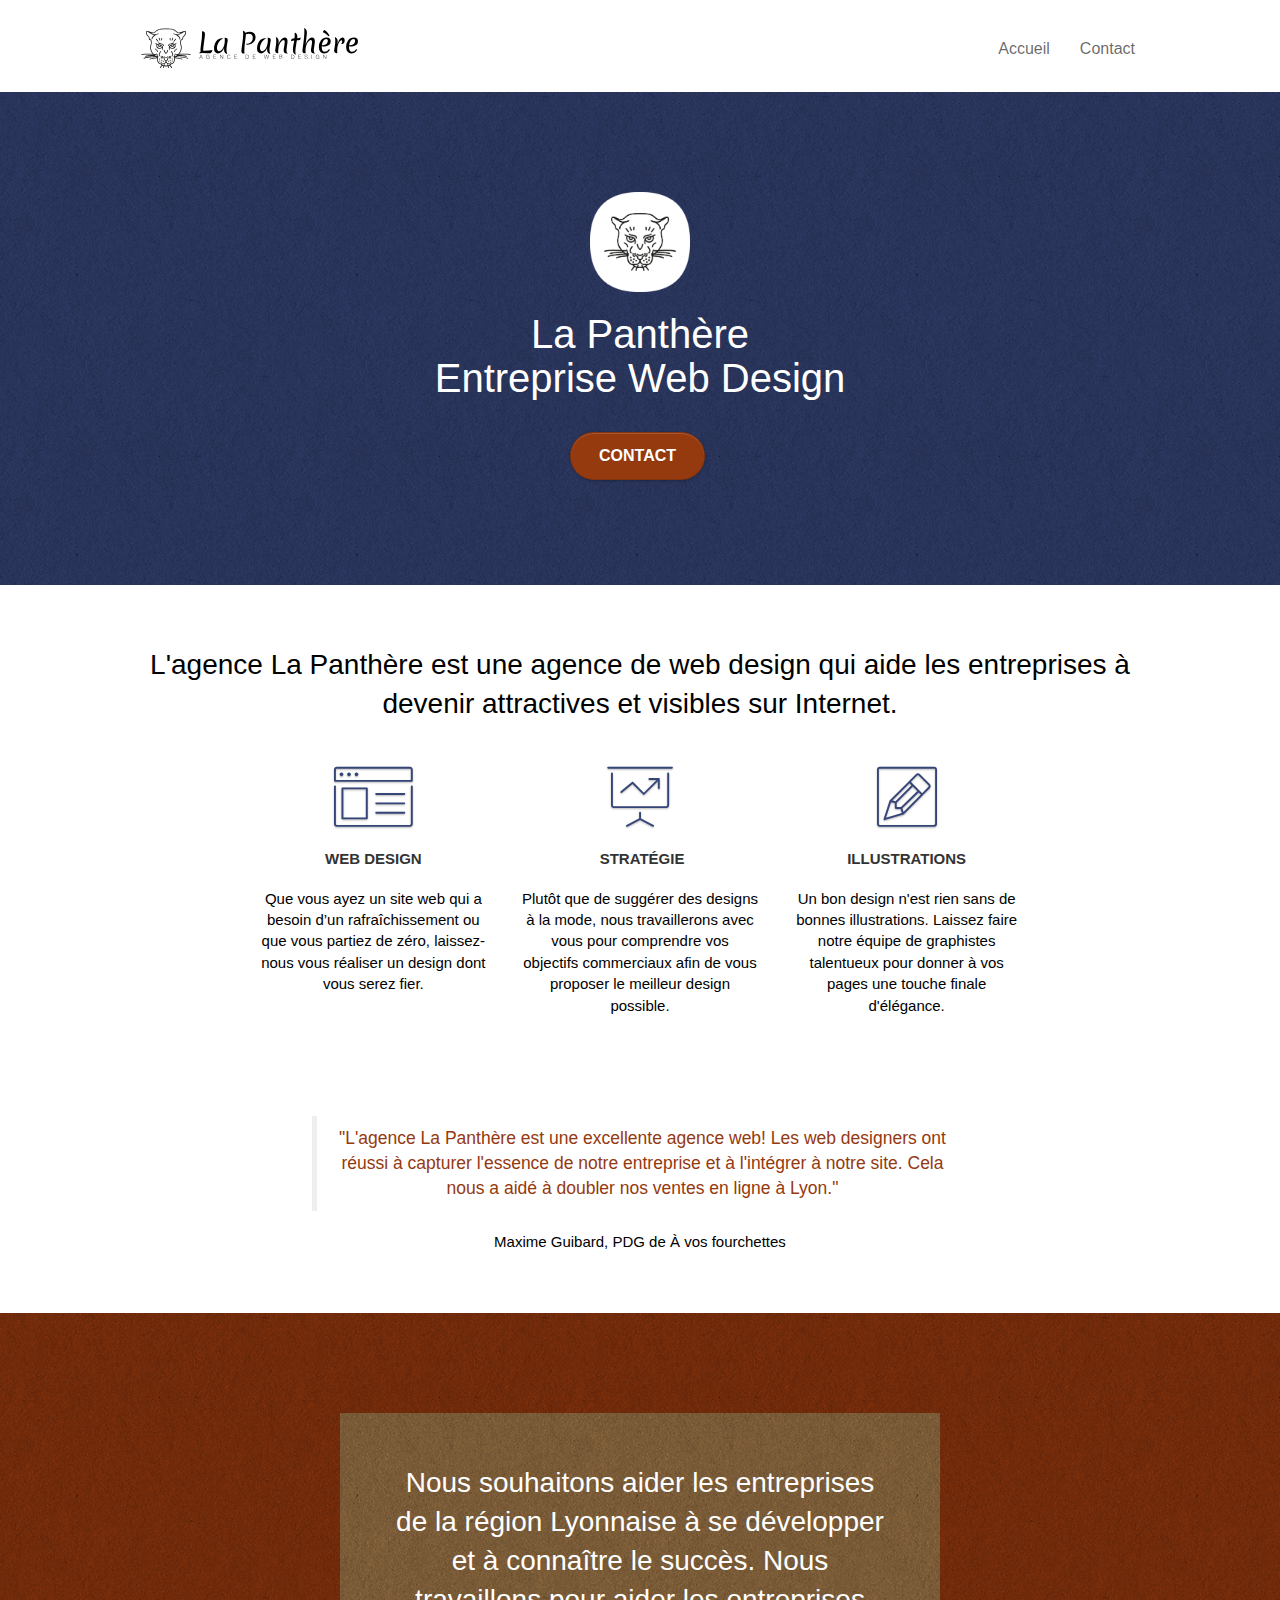
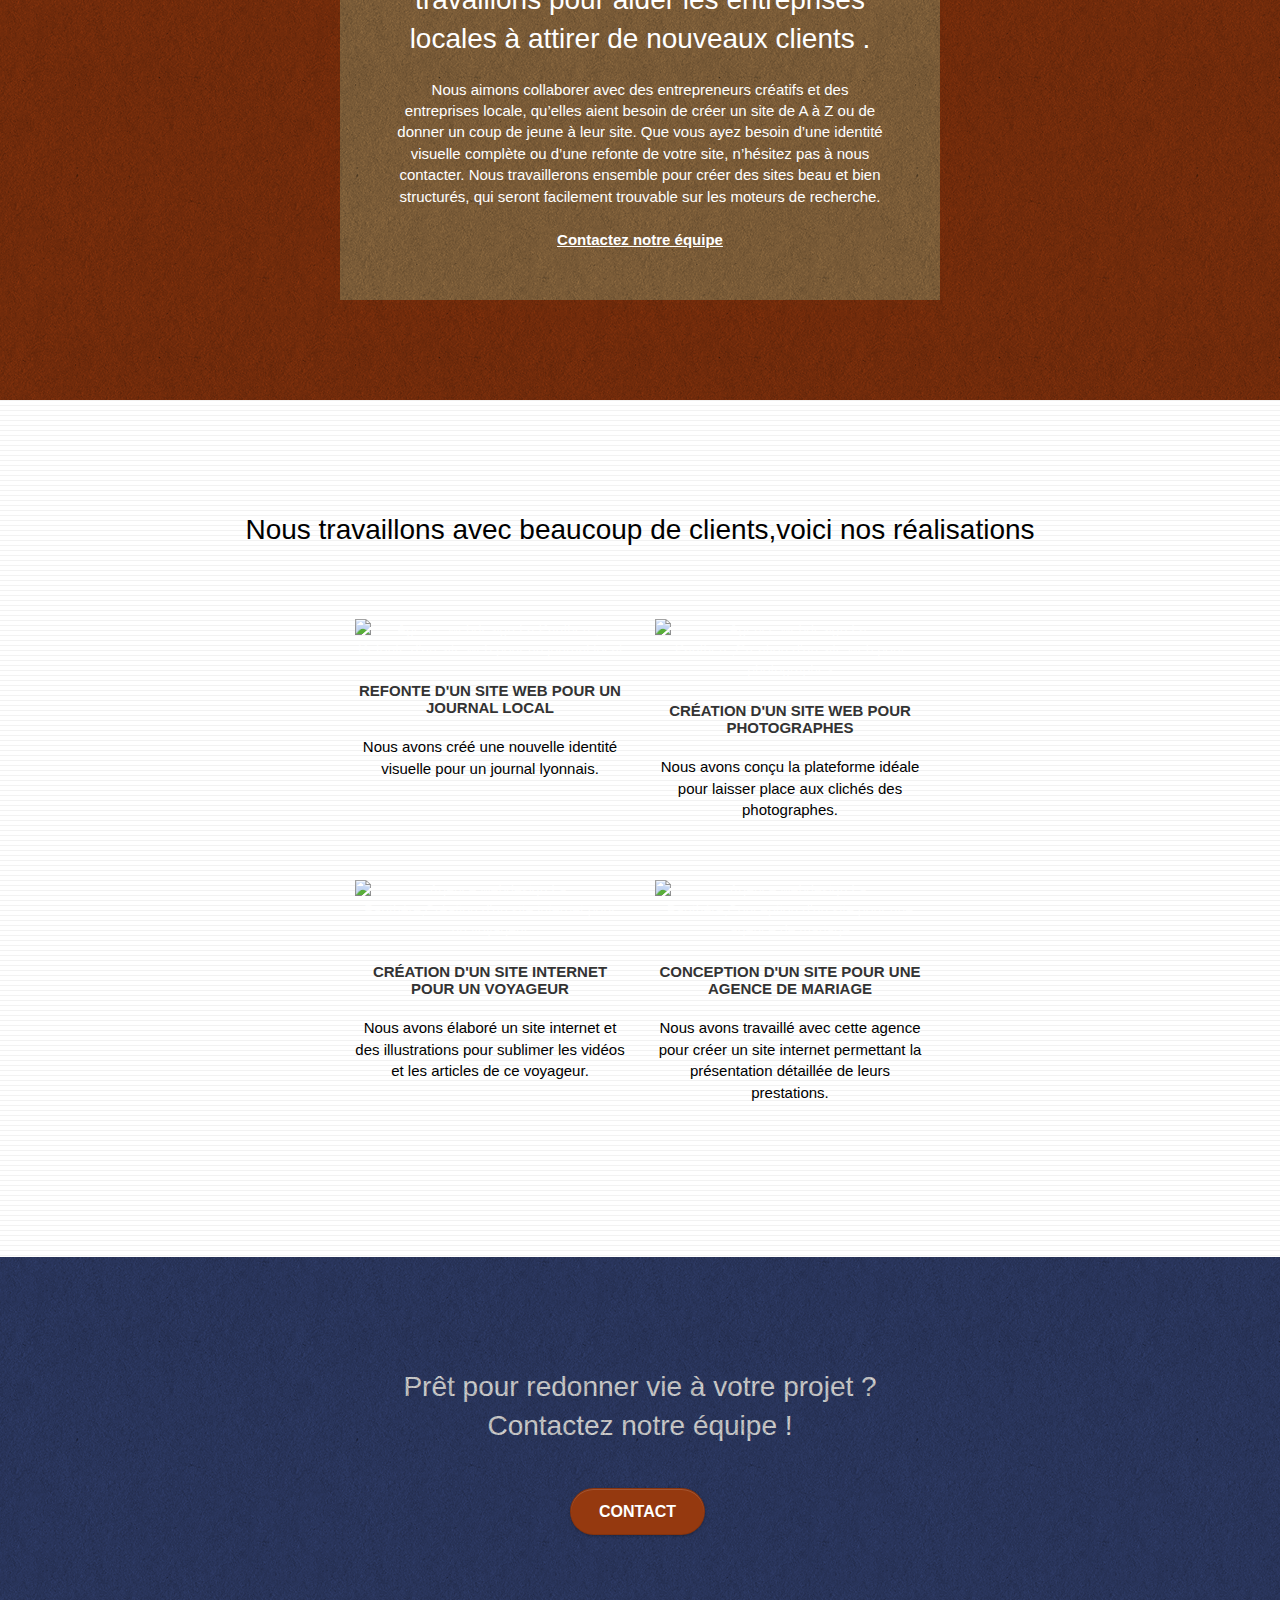
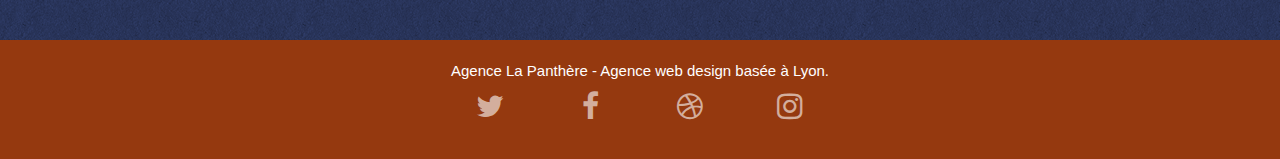
==== index.html @ 52d1dee2 "update" ====
<!doctype html>
<!--
	<html lang="Default">
-->
<html lang="fr-fr">
<head>
    <meta charset="utf-8">
	<!-- +accessibilité-->
	<meta http-equiv="X-UA-Compatible" content="IE=edge">
	<!--modifier les mots clès-->
	<meta name="keywords" content="La Panthère,Entreprise web desgin à Lyon,webdesigner Lyon,ui designer,ux designer, agence web,agence design,création de site web">
	
    <!--Ajouter content description-->
    <meta name="description" content="L'agence La Panthère est une agence de web design à Lyon qui aide les entreprises à devenir attractives et visibles sur Internet.Découvrez nos service: Web design, Stratégie et illustrations">

    <meta name="viewport" content="width=device-width, initial-scale=1.0, viewport-fit=cover">
    <link rel="shortcut icon" type="image/jpg" href="favicon.jpg">
    <link rel="stylesheet" type="text/css" href="./css/bootstrap.css">
	<link rel="stylesheet" type="text/css" href="style.css">
	<link rel="stylesheet" type="text/css" href="./css/font-awesome.css">
	<link rel="stylesheet" type="text/css" href="./css/et-line.css">
	
	
	<!--
		Google tag (gtag.js)
		<script async src="https://www.googletagmanager.com/gtag/js?id=G-KEFS0E8CJG"></script>
		<script>
  		window.dataLayer = window.dataLayer || [];
  		function gtag(){dataLayer.push(arguments);}
  		gtag('js', new Date());

  		gtag('config', 'G-KEFS0E8CJG');
	</script>
	-->
	
	<script src="./js/jquery-2.1.0.js"></script>
	<script src="./js/bootstrap.js"></script>
	<script src="./js/blocs.js"></script>
	<script src="./js/jquery.touchSwipe.js" defer></script>
	<script src="./js/gmaps.js"></script>
	<!--Ajouter contenu title-->
    <title>La Panthère-Entreprise web design à Lyon-Acceuil</title>
	<!--Ajouter meta robots-->
	<meta name="robots" content="index,follow">
	<meta name="googlebot" content="index,follow">
	
<!-- Analytics -->
 
<!-- Analytics END -->
    
</head>
	<body>
	<!-- Principal conteneur -->
		<main class="page-container">
    
		<!-- bloc-0 -->
			
			<header class="bloc bgc-white l-bloc " id="bloc-0">
				<div class="container bloc-sm">
					<nav class="navbar row">
						<div class="navbar-header">
							
							<a class="navbar-brand" href="index.html">
								<img src="./img/agence-la-panthere-monochrome.svg" alt="logo Agence La Panthère, meilleure entreprise web design à Lyon">
							</a>
							<button id="nav-toggle" type="button" class="ui-navbar-toggle navbar-toggle" data-toggle="collapse" data-target=".navbar-1">
								<span class="sr-only">Toggle navigation</span><span class="icon-bar"></span><span class="icon-bar"></span><span class="icon-bar"></span>
							</button>
						</div>
						<div class="collapse navbar-collapse navbar-1 special-dropdown-nav">
							<ul class="site-navigation nav navbar-nav">
								<li>
								<a href="./index.html">Accueil</a>
								</li>
								<!--change page2 -> Contact-->
								<li>
									<a href="contact.html">Contact</a>
								</li>
							</ul>
						</div>
					</nav>
				</div>
			</header>
<!-- bloc-0 END -->

<!-- bloc-1-presentation -->
			<!--div passer à section-->
			<section class="bloc bgc-dark-slate-blue bg-banniere d-bloc bg-t-edge bloc-bg-texture texture-paper b-parallax" id="bloc-1-hero">
				<div class="container bloc-lg">
					<div class="row tight-width-whitespace">
						<div class="col-sm-12">
							
							<img src="img/logo.webp" class="center-block image-resize-mode" width="100" alt="Agence La Panthère, Entreprise web design à Lyon, création logo à Lyon">
							
							<h1 class="text-center hero-bloc-text tc-white ">
								La Panthère<br> Entreprise Web Design 
							</h1>
							<div class="text-center">
								
								<a href="./contact.html" class="btn btn-lg btn-clean btn-rd cta-hero btn-atomic-tangerine" id="cta-hero">Contact</a>
							</div>
						</div>
					</div>
				</div>
			</section>
<!-- bloc-1-presentation END -->

<!-- bloc-2-services -->
			<section class="bloc bgc-white l-bloc" id="bloc-2-services">
				<div class="container bloc-md">
					<div class="row">
						<div class="col-sm-12 text-center">
							
							<h2 class="mg-md text-center">
								L'agence La Panthère est une agence de web design qui aide les entreprises à devenir attractives et visibles sur Internet.
							</h2>
						</div>
					</div>
					<div class="row voffset-lg med-width-whitespace">
						<div class="col-sm-4">
							<div class="text-center">
								<span class="et-icon-browser sm-shadow icon-dark-slate-blue icons icon-lg"></span>
							</div>
								<h3 class="mg-md text-center">
								Web design
								</h3>
								<p class="text-center ">
								Que vous ayez un site web qui a besoin d&rsquo;un rafraîchissement ou que vous partiez de zéro, laissez-nous vous réaliser un design dont vous serez fier.
								</p>
							</div>
							<div class="col-sm-4">
								<div class="text-center">
									<span class="et-icon-presentation sm-shadow icon-dark-slate-blue icons icon-lg"></span>
								</div>
								<h3 class="mg-md text-center">
									&nbsp;Stratégie
								</h3>
								<p class="text-center ">
									Plutôt que de suggérer des designs à la mode, nous travaillerons avec vous pour comprendre vos objectifs commerciaux afin de vous proposer le meilleur design possible.<br>
								</p>
							</div>
								<div class="col-sm-4">
								<div class="text-center">
									<span class="et-icon-edit sm-shadow icon-dark-slate-blue icons icon-lg"></span>
								</div>
									<h3 class="mg-md text-center">
									Illustrations
									</h3>
									<p class="text-center ">
										Un bon design n'est rien sans de bonnes illustrations. Laissez faire notre équipe de graphistes talentueux pour donner à vos pages une touche finale d'élégance.
									</p>
								</div>
							</div>
							<div class="row voffset-lg voffset">
								<div class="col-xs-12 col-md-8 col-md-offset-2 text-center">
									
									<blockquote class="mg-md text-center">
										"L'agence La Panthère est une excellente agence web! Les web designers ont réussi à capturer l'essence de notre entreprise et à l'intégrer à notre site. Cela nous a aidé à doubler nos ventes en ligne à Lyon."
									</blockquote>
									<p>Maxime Guibard, PDG de À vos fourchettes</p>
								</div>
							</div>
						</div>
					</section>
<!-- bloc-2-services END -->

<!-- bloc-3-what-i-do -->
					<section class="bloc tc-white bgc-atomic-tangerine bg-presentation d-bloc bloc-bg-texture texture-paper b-parallax" id="bloc-3-what-i-do">
						<div class="container bloc-lg">
							<div class="row tight-width-whitespace black-background">
								<div class="col-sm-12">
									<h2 class="mg-md text-center tc-white">
										Nous souhaitons aider les entreprises de la région Lyonnaise à se développer et à connaître le succès. Nous travaillons pour aider les entreprises locales à attirer de nouveaux clients .<br>
									</h2>
									<p class="text-center white">
										Nous aimons collaborer avec des entrepreneurs créatifs et des entreprises locale, qu’elles aient besoin de créer un site de A à Z ou de donner un coup de jeune à leur site. Que vous ayez besoin d’une identité visuelle complète ou d’une refonte de votre site, n’hésitez pas à nous contacter. Nous travaillerons ensemble pour créer des sites beau et bien structurés, qui seront facilement trouvable sur les moteurs de recherche. <br><br>
										<a class="ltc-white bold-link" href="contact.html">Contactez notre équipe</a><br>
									</p>
								</div>
							</div>
						</div>
					</section>
<!-- bloc-3-what-i-do END -->

<!-- bloc-4-portfolio -->
<section class="bloc bgc-white bg-lines-h2-bg bg-repeat l-bloc" id="bloc-4-portfolio">
	<div class="container bloc-lg">
		<div class="row">
			<div class="col-sm-12 text-center">
				
				<h2 class="mg-md text-center">
					Nous travaillons avec beaucoup de clients,voici nos réalisations
				</h2>
			</div>
		</div>
		<div class="row tight-width-whitespace portfolio-row">
			<div class="col-sm-6">
				<a href="#" data-lightbox="img/1.webp" data-gallery-id="gallery-1" data-caption="L'agence La Panthère, entreprise web design à Lyon, refonte d'un site web pour un journal local" data-frame="snapshot-lb"><img src="img/1.webp" alt="Agence webdesign La Panthère, Refonte d'un site web pour un journal local" class="img-responsive portfolio-thumb"></a>
				<h3 class="mg-md text-center">
					Refonte d'un site web pour un journal local
				</h3>
				<p class="text-center">
					Nous avons créé une nouvelle identité visuelle pour un journal lyonnais.
				</p>
			</div>
			<div class="col-sm-6">
				<a href="#" data-lightbox="img/2.webp" data-gallery-id="gallery-1" data-caption="L'agence La Panthère, entreprise web design à Lyon, création d'un site web pour photographes" data-frame="snapshot-lb"><img src="img/2.webp" class="img-responsive portfolio-thumb" alt="Agence webdesign La Panthère,Création d'un site web pour photographes" ></a>
				<h3 class="mg-md text-center">
					Création d'un site web pour photographes
				</h3>
				<p class="text-center">
					Nous avons conçu la plateforme idéale pour laisser place aux clichés des photographes.
				</p>
			</div>
		</div>
		<div class="row tight-width-whitespace portfolio-row">
			<div class="col-sm-6">
				<a href="#" data-lightbox="img/3.webp" data-gallery-id="gallery-1" data-caption="L'agence La Panthère, entreprise web design à Lyon,création d'un site internet pour un voyageur" data-frame="snapshot-lb">
					<img src="img/3.webp" class="img-responsive portfolio-thumb" alt="Agence webdesign La Panthère,Création d'un site internet pour un voyageur"></a>
				<h3 class="mg-md text-center">
					Création d'un site internet pour un voyageur
				</h3>
				<p class="text-center">
					Nous avons élaboré un site internet et des illustrations pour sublimer les vidéos et les articles de ce voyageur.
				</p>
			</div>
			<div class="col-sm-6">
				<a href="#" data-lightbox="img/4.webp" data-gallery-id="gallery-1" data-caption="L'agence La Panthère, entreprise web design à Lyon, conception d'un site pour une agence de mariage" data-frame="snapshot-lb">
					<img src="img/4.webp" class="img-responsive portfolio-thumb" alt="Agence webdesign La Panthère,Conception d'un site pour une agence de mariage" >
				</a>
				<h3 class="mg-md text-center">
					Conception d'un site pour une agence de mariage
				</h3>
				<p class="text-center">
					Nous avons travaillé avec cette agence pour créer un site internet permettant la présentation détaillée de leurs prestations.
				</p>
			</div>
		</div>
	</div>
</section>
<!-- bloc-4-portfolio END -->

<!-- bloc-5-cta -->
<div class="bloc bgc-dark-slate-blue bg-banniere d-bloc bloc-bg-texture texture-paper" id="bloc-5-cta">
	<div class="container bloc-lg">
		<div class="row">
			<h2 class="mg-md text-center tc-white">
				Prêt pour redonner vie à votre projet ?<br>Contactez notre équipe !
			</h2>
			<div class="col-sm-12 text-center">
				<a href="./contact.html" class="btn btn-atomic-tangerine btn-clean btn-rd btn-lg cta-hero">Contact</a>
			</div>
		</div>
	</div>
</div>
<!-- bloc-5-cta END -->

<!-- ScrollToTop Button -->
<a class="bloc-button btn btn-d scrollToTop" onclick="scrollToTarget('1')"><span class="fa fa-chevron-up"></span></a>
<!-- ScrollToTop Button END-->

<!-- Footer - bloc-8 -->
<footer class="bloc bgc-atomic-tangerine d-bloc" id="bloc-8">
	<div class="container bloc-sm">
		<div class="row">
			<div class="col-sm-12">
				<p class="text-center white">
					Agence La Panthère - Agence web design basée à Lyon.<br>
				</p>
				<div class="row row-no-gutters boxsocial">
					<div class="col-sm-3 containersocial">
						<div class="text-center">
							<a class="social" href="http://twitter.com" target="_blank" aria-label="first link">
								<i class="fa fa-twitter icon-md"></i>
							</a>
						</div>
					</div>
					<div class="col-sm-3 containersocial" >
						<div class="text-center">
							<a class="social" href="http://facebook.com" target="_blank" aria-label="second link"><i class="fa fa-facebook icon-md"></i></a>
						</div>
					</div>
					<div class="col-sm-3 containersocial">
						<div class="text-center">
							<a class="social" href="http://dribbble.com" target="_blank" aria-label="third link"><i class="fa fa-dribbble icon-md"></i></a>
						</div>
					</div>
					<div class="col-sm-3 containersocial">
						<div class="text-center">
							<a class="social" href="http://instagram.com" target="_blank" aria-label="forth link"><i class="fa fa-instagram icon-md"></i></a>
						</div>
					</div>
					<!--
					<div class="keywords" style="color:#F3976C;">Agence web à paris, stratégie web, web design, illustrations, design de site web, site web, web, internet, site internet, site</div>
					-->
					
				</div>
				<!--
				<div class="row">
					<div class="col-sm-4">
						Tendances
							<ul class="footer__ul">
								<li><a href="https://pollenlondon.com/" target="_blank"  rel="nofollow">Pollen</a></li>
								<li><a href="https://landing.adobe.com/" target="_blank"  rel="nofollow">Adobe</a></li>
								<li><a href="https://madebyritual.com/" target="_blank"  rel="nofollow">made by ritual</a></li>
								<li><a href="http://www.melroseandmcqueen.com/" target="_blank"  rel="nofollow">melrose and mcqueen</a></li>
							</ul>		
					</div>
					<div class="col-sm-4">
						Annuaires liste
						<ul class="footer__ul">
							<li><a href="https://www.lannuairedigital.fr/" target="_blank"  rel="nofollow">l'annuaire digital</a></li>
							<li><a href="https://www.mon-expert-digital.com/" target="_blank"  rel="nofollow">mon expert digital</a></li>
							<li><a href="https://fr.bepub.com/" target="_blank"  rel="nofollow">bepub.com</a></li>
							<li><a href="https://www.pagesjaunes.fr/" target="_blank">pagesjaunes</a></li>
														
						</ul>
					</div>
					<div class="col-sm-4">
						Partenaires
						<ul class="footer__ul">
							<li><a href="https://www.digital-initiative.com/" target="_blank"  rel="nofollow">Digital initiative</a></li>
							<li><a href="https://www.webdesign-inspiration.com/" target="_blank"  rel="nofollow">Webdesign inspiration</a></li>
							<li><a href="https://graphiste.com/" target="_blank"  rel="nofollow">graphiste.com</a></li>
							<li><a href="https://www.lafabriquedunet.fr/" target="_blank" mrel="nofollow">lafabriquedunet.fr</a></li>
														
						</ul>
					</div>
				</div>-->
			</div>
		</div>
	</div>
</footer>
<!-- Footer - bloc-8 END -->

</main>
<!-- Principal conteneur END -->
    

</body>
</html>
---- style.css ----
body {
    width: 100;
    margin: auto;
    margin: 0;
    padding: 0;
    background: #FFF;
    overflow-x: hidden;
    -webkit-font-smoothing: antialiased;
    -moz-osx-font-smoothing: grayscale;
}

a,
button {
    transition: all .3s ease-in-out;
    outline: none!important;
}

a:hover {
    text-decoration: none;
    cursor: pointer;
}

#page-loading-blocs-notifaction {
    position: fixed;
    top: 0;
    bottom: 0;
    width: 100%;
    z-index: 100000;
    background: #FFFFFF url("img/pageload-spinner.gif") no-repeat center center;
}

.bloc {
    width: 100%;
    clear: both;
    background: 50% 50% no-repeat;
    padding: 0 50px;
    -webkit-background-size: cover;
    -moz-background-size: cover;
    -o-background-size: cover;
    background-size: cover;
    position: relative;
}

.bloc .container {
    padding-left: 0;
    padding-right: 0;
}

.bloc-lg {
    padding: 100px 50px;
}

.bloc-md {
    padding: 50px;
}

.bloc-sm {
    padding: 20px 50px;
}

.bg-center,
.bg-l-edge,
.bg-r-edge,
.bg-t-edge,
.bg-b-edge,
.bg-tl-edge,
.bg-bl-edge,
.bg-tr-edge,
.bg-br-edge,
.bg-repeat {
    -webkit-background-size: auto!important;
    -moz-background-size: auto!important;
    -o-background-size: auto!important;
    background-size: auto!important;
}

.bg-repeat {
    background: repeat;
}

.bg-t-edge {
    background: top no-repeat;
}

.bloc-bg-texture::before {
    content: "";
    background-size: 2px 2px;
    position: absolute;
    top: 0;
    bottom: 0;
    left: 0;
    right: 0;
    
}

.texture-paper::before {
    background: url("img/texture-paper.webp");
    background-size: 280px 280px;
}

.b-parallax {
    background-attachment: fixed;
}

.d-bloc {
    color: rgba(255, 255, 255, .7);
}

.d-bloc button:hover {
    color: rgba(255, 255, 255, .9);
}

.d-bloc .icon-round,
.d-bloc .icon-square,
.d-bloc .icon-rounded,
.d-bloc .icon-semi-rounded-a,
.d-bloc .icon-semi-rounded-b {
    border-color: rgba(255, 255, 255, .9);
}

.d-bloc .divider-h span {
    border-color: rgba(255, 255, 255, .2);
}

.d-bloc .a-btn,
.d-bloc .navbar a,
.d-bloc .navbar-brand,
.d-bloc a .icon-sm,
.d-bloc a .icon-md,
.d-bloc a .icon-lg,
.d-bloc a .icon-xl,
.d-bloc h1 a,
.d-bloc h2 a,
.d-bloc h3 a,
.d-bloc h4 a,
.d-bloc h5 a,
.d-bloc h6 a,
.d-bloc p a {
    color: rgba(255, 255, 255, .6);
}

.d-bloc .a-btn:hover,
.d-bloc .navbar a:hover,
.d-bloc .navbar-brand:hover,
.d-bloc a:hover .icon-sm,
.d-bloc a:hover .icon-md,
.d-bloc a:hover .icon-lg,
.d-bloc a:hover .icon-xl,
.d-bloc h1 a:hover,
.d-bloc h2 a:hover,
.d-bloc h3 a:hover,
.d-bloc h4 a:hover,
.d-bloc h5 a:hover,
.d-bloc h6 a:hover,
.d-bloc p a:hover {
    color: rgba(255, 255, 255, 1);
}

.d-bloc .navbar-toggle .icon-bar {
    background: rgba(255, 255, 255, 1);
}

.d-bloc .btn-wire,
.d-bloc .btn-wire:hover {
    color: rgba(255, 255, 255, 1);
    border-color: rgba(255, 255, 255, 1);
}

.d-bloc .panel {
    color: rgba(0, 0, 0, .5);
}

.d-bloc .panel button:hover {
    color: rgba(0, 0, 0, .7);
}

.d-bloc .panel icon {
    border-color: rgba(0, 0, 0, .7);
}

.d-bloc .panel .divider-h span {
    border-color: rgba(0, 0, 0, .1);
}

.d-bloc .panel .a-btn {
    color: rgba(0, 0, 0, .6);
}

.d-bloc .panel .a-btn:hover {
    color: rgba(0, 0, 0, 1);
}

.d-bloc .panel .btn-wire,
.d-bloc .panel .btn-wire:hover {
    color: rgba(0, 0, 0, .7);
    border-color: rgba(0, 0, 0, .3);
}

.d-bloc .panel,
.l-bloc {
    color: #95390F;
}

.d-bloc .panel button:hover,
.l-bloc button:hover {
    color: rgba(0, 0, 0, .7);
}

.l-bloc .icon-round,
.l-bloc .icon-square,
.l-bloc .icon-rounded,
.l-bloc .icon-semi-rounded-a,
.l-bloc .icon-semi-rounded-b {
    border-color: rgba(0, 0, 0, .7);
}

.d-bloc .panel .divider-h span,
.l-bloc .divider-h span {
    border-color: rgba(0, 0, 0, .1);
}

.d-bloc .panel .a-btn,
.l-bloc .a-btn,
.l-bloc .navbar a,
.l-bloc .navbar-brand,
.l-bloc a .icon-sm,
.l-bloc a .icon-md,
.l-bloc a .icon-lg,
.l-bloc a .icon-xl,
.l-bloc h1 a,
.l-bloc h2 a,
.l-bloc h3 a,
.l-bloc h4 a,
.l-bloc h5 a,
.l-bloc h6 a,
.l-bloc p a {
    color: rgba(0, 0, 0, .6);
}

.d-bloc .panel .a-btn:hover,
.l-bloc .a-btn:hover,
.l-bloc .navbar a:hover,
.l-bloc .navbar-brand:hover,
.l-bloc a:hover .icon-sm,
.l-bloc a:hover .icon-md,
.l-bloc a:hover .icon-lg,
.l-bloc a:hover .icon-xl,
.l-bloc h1 a:hover,
.l-bloc h2 a:hover,
.l-bloc h3 a:hover,
.l-bloc h4 a:hover,
.l-bloc h5 a:hover,
.l-bloc h6 a:hover,
.l-bloc p a:hover {
    color: rgba(0, 0, 0, 1);
}

.l-bloc .navbar-toggle .icon-bar {
    color: rgba(0, 0, 0, .6);
}

.d-bloc .panel .btn-wire,
.d-bloc .panel .btn-wire:hover,
.l-bloc .btn-wire,
.l-bloc .btn-wire:hover {
    color: rgba(0, 0, 0, .7);
    border-color: rgba(0, 0, 0, .3);
}

.voffset {
    margin-top: 30px;
}

.voffset-lg {
    margin-top: 80px;
}

.row-no-gutters {
    margin-right: 0;
    margin-left: 0;
}

.row.row-no-gutters > [class^="col-"],
.row.row-no-gutters > [class*=" col-"] {
    padding-right: 0;
    padding-left: 0;
}

#bloc-1-hero h1 {
    font-size: 4rem;
}

.navbar {
    margin-bottom: 0;
    z-index: 1;
}

.navbar-brand {
    height: auto;
    padding: 3px 15px;
    font-size: 25px;
    font-weight: normal;
    font-weight: 600;
    line-height: 44px;
}

.navbar-brand img {
    height:40px;
    max-height: 200px;
    margin: 0 5px 0 0;
    display: inline;
}

.navbar-brand img[src$=svg] {
    min-width: 100px;
}

.nav-center .navbar-brand img {
    margin: 0;
}

.navbar .nav {
    padding-top: 2px;
    margin-right: -16px;
    float: right;
    z-index: 1;
}

.nav > li {
    float: left;
    margin-top: 4px;
    font-size: 16px;
}

.navbar-nav .open .dropdown-menu > li > a {
    text-align: inherit;
}

.nav > li a:hover,
.nav > li a:focus {
    background: transparent;
}

.navbar-toggle {
    margin: 10px 10px 0 0;
    border: 0px;
}

.navbar-toggle:hover {
    background: transparent!important;
}

.navbar-toggle .icon-bar {
    background-color: rgba(0, 0, 0, .5);
    width: 26px;
}

.nav-invert .navbar .nav {
    float: left;
}

.nav-invert .navbar-header,
.nav-invert .navbar-brand {
    float: right;
    position: relative;
    z-index: 2;
}

@media (min-width: 768px) {
    .site-navigation {
        position: absolute;
        top: 50%;
        right: 20px;
        transform: translate(0, -50%);
        -webkit-transform: translateY(-50%);
    }
    .nav > li .dropdown-menu a,
    .nav > li .dropdown-menu a:hover {
        color: #484848;
    }
    .nav-invert .site-navigation {
        left: 0;
        right: 0;
    }
    .nav-center {
        text-align: center;
    }
    .nav-center .navbar-header {
        width: 100%;
    }
    .nav-center .navbar-header,
    .nav-center .navbar-brand,
    .nav-center .nav > li {
        float: none;
        display: inline-block;
    }
    .nav-center .site-navigation {
        position: relative;
        width: 100%;
        right: 0;
        margin-right: 0px;
        margin-top: 20px;
    }
    .nav-center.mini-nav .navbar-toggle {
        float: none;
        margin: 10px auto 0;
    }
}

.nav > li > .dropdown a {
    background: none!important;
    display: block;
    padding: 14px 15px;
}

nav .caret {
    margin: 0 5px;
}

.dropdown-menu .dropdown-menu {
    top: -8px;
    left: 100%;
}

.dropdown-menu .dropmenu-flow-right {
    top: 100%;
    left: 0;
    margin-left: -1px;
    border-top-left-radius: 0;
    border-top-right-radius: 0;
}

.dropdown-menu .dropdown span {
    border: 4px solid black;
    border-top-color: transparent;
    border-right-color: transparent;
    border-bottom-color: transparent;
    margin: 6px -5px 0 0!important;
    float: right;
}

.mg-md {
    margin-top: 10px;
    margin-bottom: 20px;
}

.mg-lg {
    margin-top: 10px;
    margin-bottom: 40px;
}

.btn {
    margin: 0 5px 5px 0;
}

.btn.pull-right {
    margin: 0 0 5px 5px;
}

.btn-d,
.btn-d:hover,
.btn-d:focus {
    color: #FFF;
    background: rgba(0, 0, 0, .3);
}

button {
    outline: none!important;
}

.btn-rd {
    border-radius: 40px;
}

.btn-clean {
    border: 1px solid rgba(0, 0, 0, .08);
    border-bottom-color: rgba(0, 0, 0, .1);
    text-shadow: 0 1px 0 rgba(0, 0, 1, .1);
    box-shadow: 0 1px 3px rgba(0, 0, 1, .25), inset 0 1px 0 0 rgba(255, 255, 255, .15);
}

.icon-md {
    font-size: 30px!important;
}

.icon-lg {
    font-size: 60px!important;
}

.sm-shadow {
    text-shadow: 0 1px 2px rgba(0, 0, 0, .3);
}

.panel-sq,
.panel-sq .panel-heading,
.panel-sq .panel-footer {
    border-radius: 0;
}

.panel-rd {
    border-radius: 30px;
}

.panel-rd .panel-heading {
    border-radius: 29px 29px 0 0;
}

.panel-rd .panel-footer {
    border-radius: 0 0 29px 29px;
}

.form-control {
    border-color: rgba(0, 0, 0, .1);
    box-shadow: none;
}

.scrollToTop {
    width: 40px;
    height: 40px;
    position: fixed;
    bottom: 80px;
    right: 20px;
    opacity: 0;
    z-index: 500;
    transition: all .3s ease-in-out;
}

.scrollToTop span {
    margin-top: 6px;
}

.showScrollTop {
    font-size: 14px;
    opacity: 1;
}

a[data-lightbox] {
    position: relative;
    display: block;
    text-align: center;
}

a[data-lightbox]:hover::before {
    content: "+";
    font-family: "HelveticaNeue-Light", "Helvetica Neue Light", "Helvetica Neue", Helvetica, Arial;
    font-size: 32px;
    width: 50px;
    height: 50px;
    margin-left: -25px;
    border-radius: 50%;
    background: rgba(0, 0, 0, .6);
    color: #FFF;
    font-weight: 100;
    z-index: 1;
    position: absolute;
    top: 50%;
    transform: translateY(-50%);
    -webkit-transform: translateY(-50%);
}

a[data-lightbox]:hover img {
    opacity: 0.6;
    -webkit-animation-fill-mode: none;
    animation-fill-mode: none;
}

#lightbox-modal {
    display: flex;
    align-items: center;
}

#lightbox-modal .modal-dialog {
    width: 90%;
    max-width: 900px;
    margin: 0 auto 0;
}

#lightbox-modal .modal-dialog img {
    max-height: 90vh;
    margin: 0 auto;
}

.lightbox-caption {
    padding: 20px;
    color: #FFF;
    background: rgba(0, 0, 0, .5);
    position: absolute;
    left: 15px;
    right: 15px;
    bottom: 5px;
}

.close-lightbox {
    color: #FFF;
    font-size: 30px;
    position: absolute;
    top: 20px;
    right: 20px;
    z-index: 20;
    background: rgba(0, 0, 0, .5);
    border: none;
    line-height: 30px;
    padding: 0 9px 5px;
    opacity: 0.3;
}

.close-lightbox:hover,
.next-lightbox:hover,
.prev-lightbox:hover {
    opacity: 1.0;
    color: #FFF;
}

.next-lightbox,
.prev-lightbox {
    font-size: 20px;
    color: rgba(255, 255, 255, .9);
    background: rgba(0, 0, 0, .5);
    transition: all .2s ease-in-out;
    position: absolute;
    top: 45%;
    z-index: 1;
    opacity: 0.4;
}

.next-lightbox {
    padding: 6px 8px 1px 13px;
    right: 25px;
}

.prev-lightbox {
    padding: 6px 13px 1px 10px;
    left: 25px;
}

.snapshot-lb .modal-body {
    padding-bottom: 45px;
}

.snapshot-lb .lightbox-caption {
    padding: 0;
    color: rgba(0, 0, 0, .5);
    background: none;
}

h1,
h2,
h3,
h4,
h5,
h6,
p,
label,
.btn,
a {
    font-family: "helvetica";
    font-weight: 400;
    color: black;
}

.container {
    max-width: 1000px;
}

.hero-bloc-text {
    font-size: 2rem;
}

.hero-bloc-text-sub {
    font-size: 36px;
}

.statement-bloc-text {
    line-height: 26px;
    font-style: italic;
    font-size: 20px;
    text-align: center;
    font-weight: lighter;
    max-width: 520px;
    margin: auto auto auto auto;
}
/*
p {
    font-size: 11px;
}
*/
p {
    font-size: 1.5rem;
}
.tight-width-whitespace {
    max-width: 600px;
    margin: auto auto auto auto;
}

.h1 {
    font-size: 20px;
    font-family: "Open Sans";
}

.cta-hero {
    margin-top: 22px;
    color: #FFFFFF!important;
    text-transform: uppercase;
    padding: 12px 28px 12px 28px;
    font-size: 16px;
    font-weight: 700;
}
.boxsocial{
    max-width: 400px;
    margin: auto auto;
    display: flex;
    flex-direction: row;
}
.containersocial{
    width: 25%;
}
.social {
    min-height: 48px;
    display: block;
    max-width: 400px;
    margin: auto auto auto auto;
}

h2 {
    font-size: 2.8rem;
    line-height: 1.4em;
    
}

h3 {
    font-size: 15px;
    text-transform: uppercase;
    font-weight: 700;
    color: #333333!important;
}

.med-width-whitespace {
    max-width: 800px;
    margin: auto auto auto auto;
    box-shadow: 0px 0px 0px #000000;
}

h1 {
    color: #333333!important;
}

h4 {
    color: #333333!important;
}

.icons {
    margin-bottom: 14px;
    margin-top: 24px;
}

.white {
    color: #FFFFFF!important;
}

.portfolio-thumb {
    margin-bottom: 24px;
    
}

.portfolio-row {
    margin-bottom: 44px;
    margin-top: 50px;
}

.avatar {
    box-shadow: 0px 4px 9px rgba(0, 0, 0, 0.3);
}

.black-background {
    background-color: rgba(165, 147, 99, 0.7);
}
@media screen and (min-width:480px){
    .black-background {
        background-color: rgba(165, 147, 99, 0.7);
        padding: 40px 40px 40px 40px;
    }
       
}    

.bold-link {
    font-weight: 900;
    text-decoration: underline!important;
}

.bgc-white {
    background-color: #FFFFFF;
}

.bgc-dark-slate-blue {
    background-color: #364577;
}

.bgc-atomic-tangerine {
    background-color: #95390F;
}

.tc-white {
    color: #FFFFFF!important;
    
}

.btn-atomic-tangerine {
    background: #95390F;
    color: #FFFFFF!important;
}

.btn-atomic-tangerine:hover {
    background: #c27956!important;
    color: #FFFFFF!important;
}

.ltc-white {
    color: #FFFFFF!important;
}

.ltc-white:hover {
    color: #cccccc!important;
}

.ltc-atomic-tangerine {
    color: #F3976C!important;
}

.ltc-atomic-tangerine:hover {
    color: #c27956!important;
}

.icon-dark-slate-blue {
    color: #364577!important;
    border-color: #364577!important;
}

.bg-dots-bg {
    background-image: url("img/dots-bg.png");
}

.bg-lines-h2-bg {
    background-image: url("img/lines-h2-bg.png");
}

.bg-banniere {
    background-image: url("img/agence-la-panthere.webp");
}
/*
.bg-presentation {
    background-image: url("./img/image-de-presentation\ .webp");
}
*/
@media (max-width: 1024px) {
    .bloc {
        padding-left: 20px;
        padding-right: 20px;
    }
    .bloc.full-width-bloc,
    .bloc-tile-2.full-width-bloc .container,
    .bloc-tile-3.full-width-bloc .container,
    .bloc-tile-4.full-width-bloc .container {
        padding-left: 0;
        padding-right: 0;
    }
}

@media (max-width: 992px) and (min-width: 768px) {
    .navbar .nav {
        max-width: 80%
    }
    .nav-center.navbar .nav {
        max-width: 100%
    }
}

@media only screen and (min-width: 768px) and (max-width: 1024px) and (orientation: landscape) {
    .b-parallax {
        background-attachment: scroll;
    }
}

@media only screen and (min-width: 1024px) and (max-width: 1366px) and (-webkit-min-device-pixel-ratio: 1.5) {
    .b-parallax {
        background-attachment: scroll;
    }
}

@media (max-width: 991px) {
    .container {
        width: 100%;
    }
    .b-parallax {
        background-attachment: scroll;
    }
    .page-container,
    #hero-bloc {
        overflow-x: hidden;
        position: relative;
    }
    /*
    .bloc {
        padding-left: constant(safe-area-inset-left);
        padding-right: constant(safe-area-inset-right);
    }*/
    .bloc-group,
    .bloc-group .bloc {
        display: block;
        width: 100%;
    }
    .bloc-fill-screen .fill-bloc-top-edge,
    .bloc-fill-screen .fill-bloc-bottom-edge {
        padding: 0 20px;
        /*
        padding-left: constant(safe-area-inset-left);
        padding-right: constant(safe-area-inset-right);*/
    }
}

@media (max-width: 767px) {
    .page-container {
        overflow-x: hidden;
        position: relative;
    }
    h1,
    h2,
    h3,
    h4,
    h5,
    h6,
    p,
    #disqus_thread {
        padding-left: 10px!important;
        padding-right: 10px!important;
    }
    .b-parallax {
        background-attachment: scroll;
    }
    .navbar .nav {
        padding-top: 0;
        border-top: 1px solid rgba(0, 0, 0, .2);
        float: none!important;
    }
    .navbar.row {
        margin-left: 0;
        margin-right: 0;
    }
    .site-navigation {
        position: inherit;
        transform: none;
        -webkit-transform: none;
        -ms-transform: none;
    }
    .nav > li {
        margin-top: 0;
        border-bottom: 1px solid rgba(0, 0, 0, .1);
        background: rgba(0, 0, 0, .05);
        text-align: left;
        padding-left: 15px;
        width: 100%;
    }
    .nav > li:hover {
        background: rgba(0, 0, 0, .08);
    }
    .dropdown .dropdown a .caret {
        float: none;
        margin: 5px 0 0 10px!important;
        border: 4px solid black;
        border-bottom-color: transparent;
        border-right-color: transparent;
        border-left-color: transparent;
    }
    #hero-bloc .navbar .nav {
        background: rgba(0, 0, 0, .8);
    }
    #hero-bloc .navbar .nav a {
        color: rgba(255, 255, 255, .6);
    }
    .hero {
        padding: 50px 0;
    }
    .hero-nav {
        left: -1px;
        right: -1px;
    }
    .navbar-collapse {
        padding: 0;
        overflow-x: hidden;
        -webkit-box-shadow: none;
        box-shadow: none;
    }
    .navbar-brand img {
        max-height: 40px;
        width: auto;
    }
    .nav-invert .navbar-header {
        float: none;
        width: 100%;
    }
    .nav-invert .navbar-toggle {
        float: left;
        margin-left: 10px;
    }
    .bloc {
        padding-left: 0;
        padding-right: 0;
    }
    .bloc-xxl,
    .bloc-xl,
    .bloc-lg {
        padding: 40px 0;
    }
    .bloc-sm,
    .bloc-md {
        padding-left: 0;
        padding-right: 0;
    }
    .bloc-tile-2 .container,
    .bloc-tile-3 .container,
    .bloc-tile-4 .container,
    .bloc-fill-screen .fill-bloc-top-edge,
    .bloc-fill-screen .fill-bloc-bottom-edge {
        padding-left: 0;
        padding-right: 0;
    }
    .a-block {
        padding: 0 10px;
    }
    .btn-dwn {
        display: none;
    }
    .voffset {
        margin-top: 5px;
    }
    .voffset-md {
        margin-top: 20px;
    }
    .voffset-lg {
        margin-top: 30px;
    }
    form {
        padding: 5px;
    }
    .close-lightbox {
        display: inline-block;
    }
    .blocsapp-device-iphone5 {
        background-size: 216px 425px;
        padding-top: 60px;
        width: 216px;
        height: 425px;
    }
    .blocsapp-device-iphone5 img {
        width: 180px;
        height: 320px;
    }
}

@media (max-width: 400px) {
    .bloc {
        padding-left: 0;
        padding-right: 0;
    }
}

@media (max-width: 767px) {
    .bloc-mob-center-text {
        text-align: center;
    }
}

.footer__ul li{
    
    margin-top: 0.5rem;
    margin-bottom: 0.5rem;
}
.footer__ul li a{
    display: inline-block;
    min-width: 48px;
}
---- css/et-line.css ----
@font-face {
    font-family: et-line;
    src: url(../fonts/et-line.eot);
    src: url(../fonts/et-line.eot?#iefix) format('embedded-opentype'), url(../fonts/et-line.woff) format('woff'), url(../fonts/et-line.ttf) format('truetype'), url(../fonts/et-line.svg#et-line) format('svg');
    font-weight: 400;
    font-style: normal
}

.et-icon-adjustments,
.et-icon-alarmclock,
.et-icon-anchor,
.et-icon-aperture,
.et-icon-attachment,
.et-icon-bargraph,
.et-icon-basket,
.et-icon-beaker,
.et-icon-bike,
.et-icon-book-open,
.et-icon-briefcase,
.et-icon-browser,
.et-icon-calendar,
.et-icon-camera,
.et-icon-caution,
.et-icon-chat,
.et-icon-circle-compass,
.et-icon-clipboard,
.et-icon-clock,
.et-icon-cloud,
.et-icon-compass,
.et-icon-desktop,
.et-icon-dial,
.et-icon-document,
.et-icon-documents,
.et-icon-download,
.et-icon-dribbble,
.et-icon-edit,
.et-icon-envelope,
.et-icon-expand,
.et-icon-facebook,
.et-icon-flag,
.et-icon-focus,
.et-icon-gears,
.et-icon-genius,
.et-icon-gift,
.et-icon-global,
.et-icon-globe,
.et-icon-googleplus,
.et-icon-grid,
.et-icon-happy,
.et-icon-hazardous,
.et-icon-heart,
.et-icon-hotairballoon,
.et-icon-hourglass,
.et-icon-key,
.et-icon-laptop,
.et-icon-layers,
.et-icon-lifesaver,
.et-icon-lightbulb,
.et-icon-linegraph,
.et-icon-linkedin,
.et-icon-lock,
.et-icon-magnifying-glass,
.et-icon-map,
.et-icon-map-pin,
.et-icon-megaphone,
.et-icon-mic,
.et-icon-mobile,
.et-icon-newspaper,
.et-icon-notebook,
.et-icon-paintbrush,
.et-icon-paperclip,
.et-icon-pencil,
.et-icon-phone,
.et-icon-picture,
.et-icon-pictures,
.et-icon-piechart,
.et-icon-presentation,
.et-icon-pricetags,
.et-icon-printer,
.et-icon-profile-female,
.et-icon-profile-male,
.et-icon-puzzle,
.et-icon-quote,
.et-icon-recycle,
.et-icon-refresh,
.et-icon-ribbon,
.et-icon-rss,
.et-icon-sad,
.et-icon-scissors,
.et-icon-scope,
.et-icon-search,
.et-icon-shield,
.et-icon-speedometer,
.et-icon-strategy,
.et-icon-streetsign,
.et-icon-tablet,
.et-icon-target,
.et-icon-telescope,
.et-icon-toolbox,
.et-icon-tools,
.et-icon-tools-2,
.et-icon-trophy,
.et-icon-tumblr,
.et-icon-twitter,
.et-icon-upload,
.et-icon-video,
.et-icon-wallet,
.et-icon-wine {
    font-family: et-line;
    speak: none;
    font-style: normal;
    font-weight: 400;
    font-variant: normal;
    text-transform: none;
    line-height: 1;
    -webkit-font-smoothing: antialiased;
    -moz-osx-font-smoothing: grayscale;
    display: inline-block
}

.et-icon-mobile:before {
    content: "\e000"
}

.et-icon-laptop:before {
    content: "\e001"
}

.et-icon-desktop:before {
    content: "\e002"
}

.et-icon-tablet:before {
    content: "\e003"
}

.et-icon-phone:before {
    content: "\e004"
}

.et-icon-document:before {
    content: "\e005"
}

.et-icon-documents:before {
    content: "\e006"
}

.et-icon-search:before {
    content: "\e007"
}

.et-icon-clipboard:before {
    content: "\e008"
}

.et-icon-newspaper:before {
    content: "\e009"
}

.et-icon-notebook:before {
    content: "\e00a"
}

.et-icon-book-open:before {
    content: "\e00b"
}

.et-icon-browser:before {
    content: "\e00c"
}

.et-icon-calendar:before {
    content: "\e00d"
}

.et-icon-presentation:before {
    content: "\e00e"
}

.et-icon-picture:before {
    content: "\e00f"
}

.et-icon-pictures:before {
    content: "\e010"
}

.et-icon-video:before {
    content: "\e011"
}

.et-icon-camera:before {
    content: "\e012"
}

.et-icon-printer:before {
    content: "\e013"
}

.et-icon-toolbox:before {
    content: "\e014"
}

.et-icon-briefcase:before {
    content: "\e015"
}

.et-icon-wallet:before {
    content: "\e016"
}

.et-icon-gift:before {
    content: "\e017"
}

.et-icon-bargraph:before {
    content: "\e018"
}

.et-icon-grid:before {
    content: "\e019"
}

.et-icon-expand:before {
    content: "\e01a"
}

.et-icon-focus:before {
    content: "\e01b"
}

.et-icon-edit:before {
    content: "\e01c"
}

.et-icon-adjustments:before {
    content: "\e01d"
}

.et-icon-ribbon:before {
    content: "\e01e"
}

.et-icon-hourglass:before {
    content: "\e01f"
}

.et-icon-lock:before {
    content: "\e020"
}

.et-icon-megaphone:before {
    content: "\e021"
}

.et-icon-shield:before {
    content: "\e022"
}

.et-icon-trophy:before {
    content: "\e023"
}

.et-icon-flag:before {
    content: "\e024"
}

.et-icon-map:before {
    content: "\e025"
}

.et-icon-puzzle:before {
    content: "\e026"
}

.et-icon-basket:before {
    content: "\e027"
}

.et-icon-envelope:before {
    content: "\e028"
}

.et-icon-streetsign:before {
    content: "\e029"
}

.et-icon-telescope:before {
    content: "\e02a"
}

.et-icon-gears:before {
    content: "\e02b"
}

.et-icon-key:before {
    content: "\e02c"
}

.et-icon-paperclip:before {
    content: "\e02d"
}

.et-icon-attachment:before {
    content: "\e02e"
}

.et-icon-pricetags:before {
    content: "\e02f"
}

.et-icon-lightbulb:before {
    content: "\e030"
}

.et-icon-layers:before {
    content: "\e031"
}

.et-icon-pencil:before {
    content: "\e032"
}

.et-icon-tools:before {
    content: "\e033"
}

.et-icon-tools-2:before {
    content: "\e034"
}

.et-icon-scissors:before {
    content: "\e035"
}

.et-icon-paintbrush:before {
    content: "\e036"
}

.et-icon-magnifying-glass:before {
    content: "\e037"
}

.et-icon-circle-compass:before {
    content: "\e038"
}

.et-icon-linegraph:before {
    content: "\e039"
}

.et-icon-mic:before {
    content: "\e03a"
}

.et-icon-strategy:before {
    content: "\e03b"
}

.et-icon-beaker:before {
    content: "\e03c"
}

.et-icon-caution:before {
    content: "\e03d"
}

.et-icon-recycle:before {
    content: "\e03e"
}

.et-icon-anchor:before {
    content: "\e03f"
}

.et-icon-profile-male:before {
    content: "\e040"
}

.et-icon-profile-female:before {
    content: "\e041"
}

.et-icon-bike:before {
    content: "\e042"
}

.et-icon-wine:before {
    content: "\e043"
}

.et-icon-hotairballoon:before {
    content: "\e044"
}

.et-icon-globe:before {
    content: "\e045"
}

.et-icon-genius:before {
    content: "\e046"
}

.et-icon-map-pin:before {
    content: "\e047"
}

.et-icon-dial:before {
    content: "\e048"
}

.et-icon-chat:before {
    content: "\e049"
}

.et-icon-heart:before {
    content: "\e04a"
}

.et-icon-cloud:before {
    content: "\e04b"
}

.et-icon-upload:before {
    content: "\e04c"
}

.et-icon-download:before {
    content: "\e04d"
}

.et-icon-target:before {
    content: "\e04e"
}

.et-icon-hazardous:before {
    content: "\e04f"
}

.et-icon-piechart:before {
    content: "\e050"
}

.et-icon-speedometer:before {
    content: "\e051"
}

.et-icon-global:before {
    content: "\e052"
}

.et-icon-compass:before {
    content: "\e053"
}

.et-icon-lifesaver:before {
    content: "\e054"
}

.et-icon-clock:before {
    content: "\e055"
}

.et-icon-aperture:before {
    content: "\e056"
}

.et-icon-quote:before {
    content: "\e057"
}

.et-icon-scope:before {
    content: "\e058"
}

.et-icon-alarmclock:before {
    content: "\e059"
}

.et-icon-refresh:before {
    content: "\e05a"
}

.et-icon-happy:before {
    content: "\e05b"
}

.et-icon-sad:before {
    content: "\e05c"
}

.et-icon-facebook:before {
    content: "\e05d"
}

.et-icon-twitter:before {
    content: "\e05e"
}

.et-icon-googleplus:before {
    content: "\e05f"
}

.et-icon-rss:before {
    content: "\e060"
}

.et-icon-tumblr:before {
    content: "\e061"
}

.et-icon-linkedin:before {
    content: "\e062"
}

.et-icon-dribbble:before {
    content: "\e063"
}
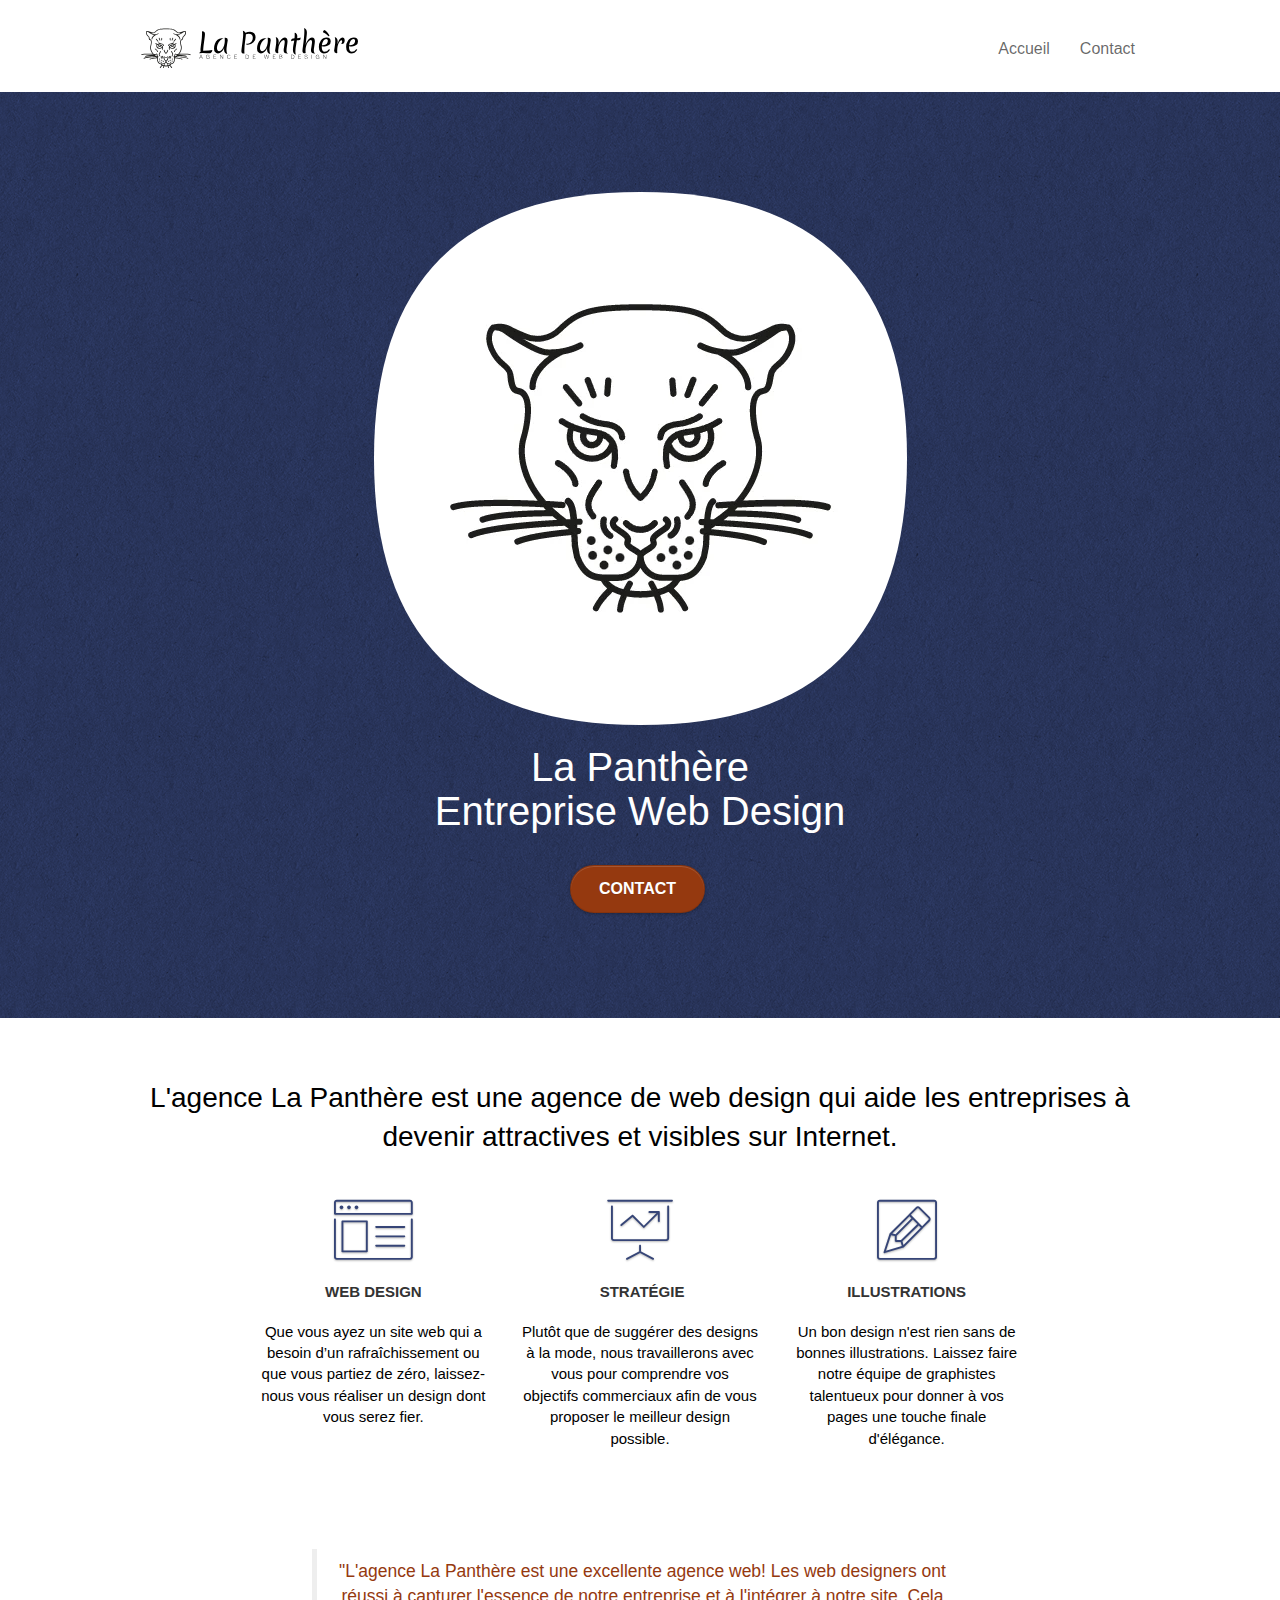
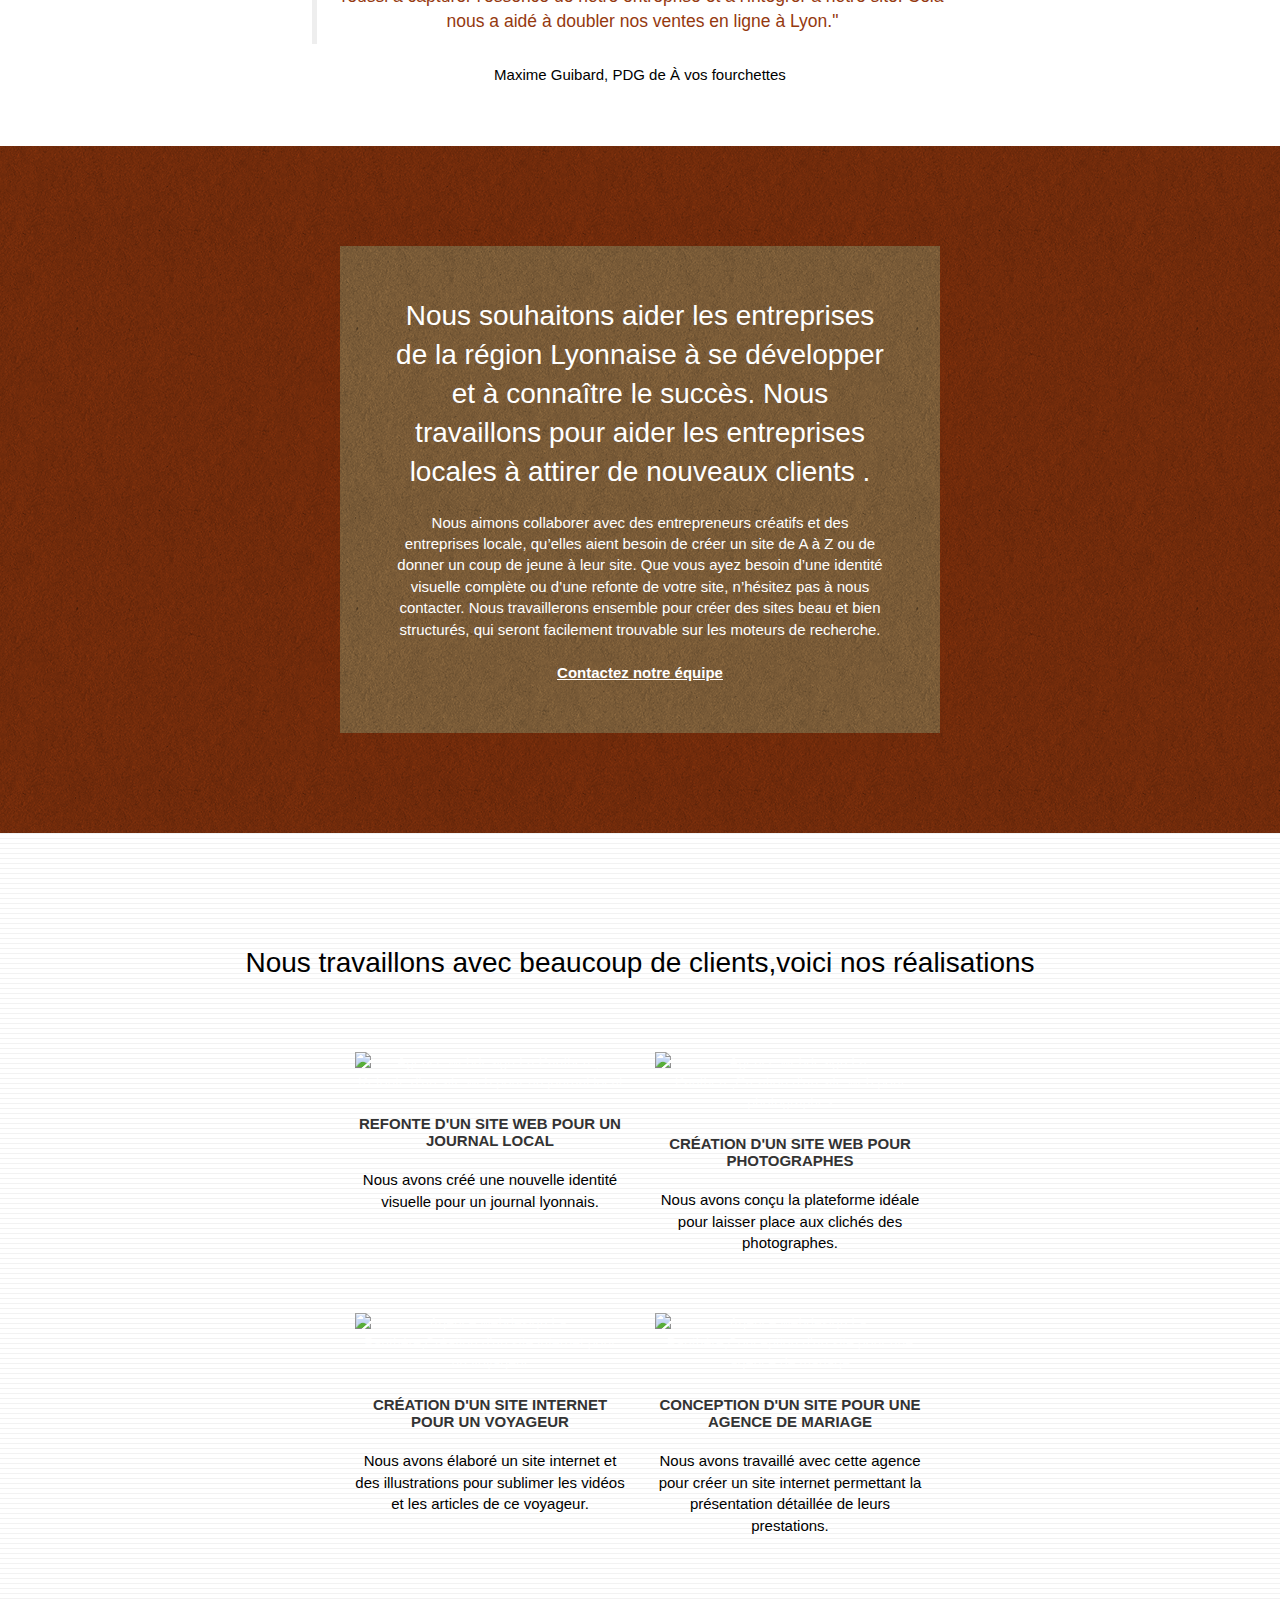
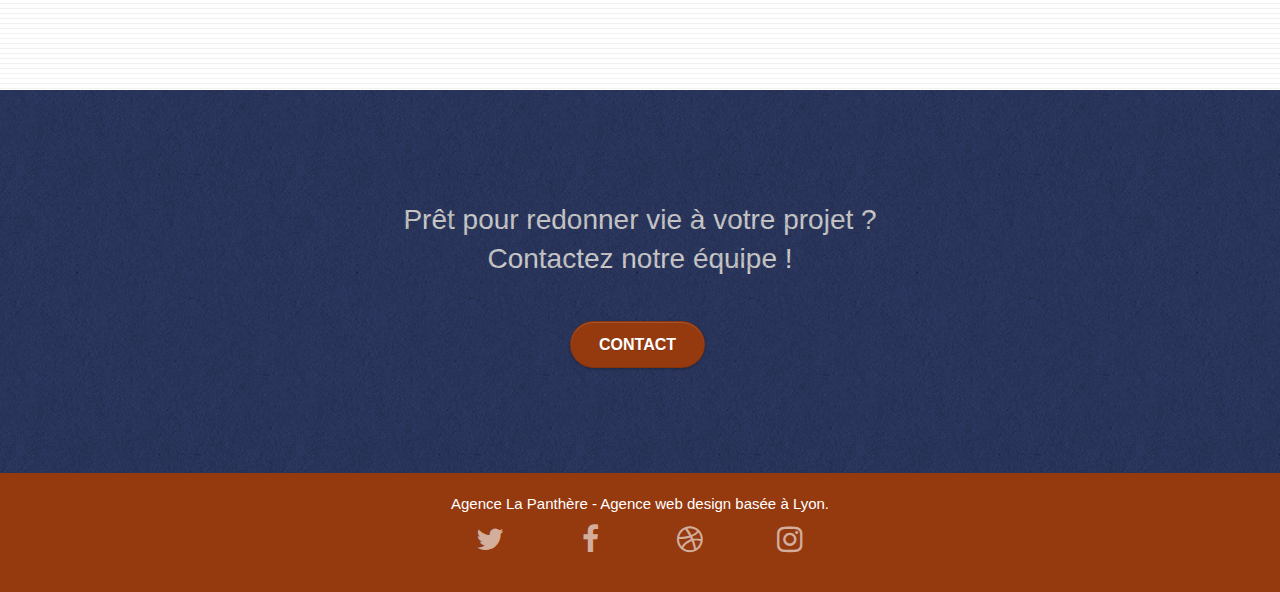
==== commit f90e8193: "update head css defer" ====
--- a/index.html
+++ b/index.html
@@ -15,7 +15,7 @@
 
     <meta name="viewport" content="width=device-width, initial-scale=1.0, viewport-fit=cover">
     <link rel="shortcut icon" type="image/jpg" href="favicon.jpg">
-    <link rel="stylesheet" type="text/css" href="./css/bootstrap.css">
+    <link rel="stylesheet" type="text/css" href="./css/bootstrap.css" defer>
 	<link rel="stylesheet" type="text/css" href="style.css">
 	<link rel="stylesheet" type="text/css" href="./css/font-awesome.css">
 	<link rel="stylesheet" type="text/css" href="./css/et-line.css">
@@ -90,7 +90,7 @@
 					<div class="row tight-width-whitespace">
 						<div class="col-sm-12">
 							
-							<img src="img/logo.webp" class="center-block image-resize-mode" width="100" alt="Agence La Panthère, Entreprise web design à Lyon, création logo à Lyon">
+							<img src="img/logo.webp" class="center-block image-resize-mode" alt="Agence La Panthère, Entreprise web design à Lyon, création logo à Lyon">
 							
 							<h1 class="text-center hero-bloc-text tc-white ">
 								La Panthère<br> Entreprise Web Design 
@@ -256,7 +256,7 @@
 <!-- bloc-5-cta END -->
 
 <!-- ScrollToTop Button -->
-<a class="bloc-button btn btn-d scrollToTop" onclick="scrollToTarget('1')"><span class="fa fa-chevron-up"></span></a>
+<a class="bloc-button btn btn-d scrollToTop" onclick="scrollToTarget('1')" rel="nofollow"><span class="fa fa-chevron-up" ></span></a>
 <!-- ScrollToTop Button END-->
 
 <!-- Footer - bloc-8 -->
@@ -322,7 +322,7 @@
 							<li><a href="https://www.digital-initiative.com/" target="_blank"  rel="nofollow">Digital initiative</a></li>
 							<li><a href="https://www.webdesign-inspiration.com/" target="_blank"  rel="nofollow">Webdesign inspiration</a></li>
 							<li><a href="https://graphiste.com/" target="_blank"  rel="nofollow">graphiste.com</a></li>
-							<li><a href="https://www.lafabriquedunet.fr/" target="_blank" mrel="nofollow">lafabriquedunet.fr</a></li>
+							<li><a href="https://www.lafabriquedunet.fr/" target="_blank" rel="nofollow">lafabriquedunet.fr</a></li>
 														
 						</ul>
 					</div>
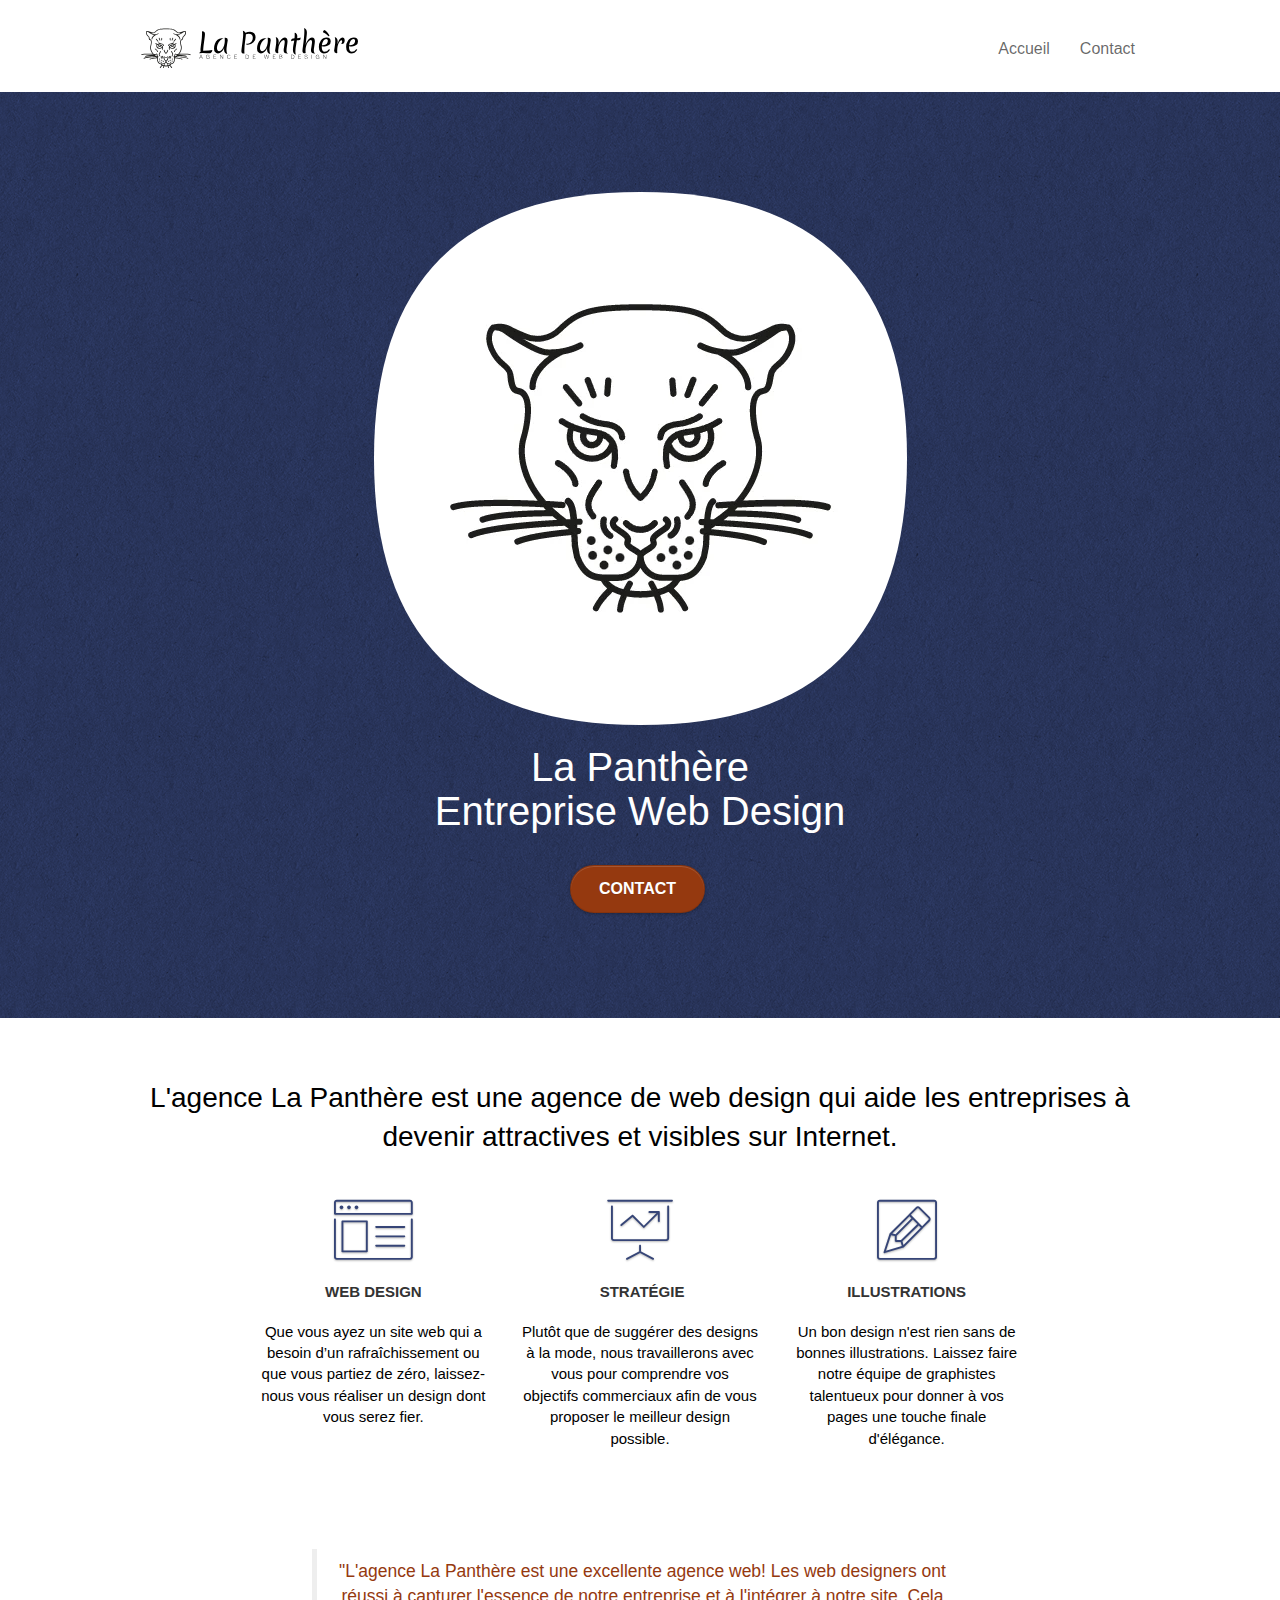
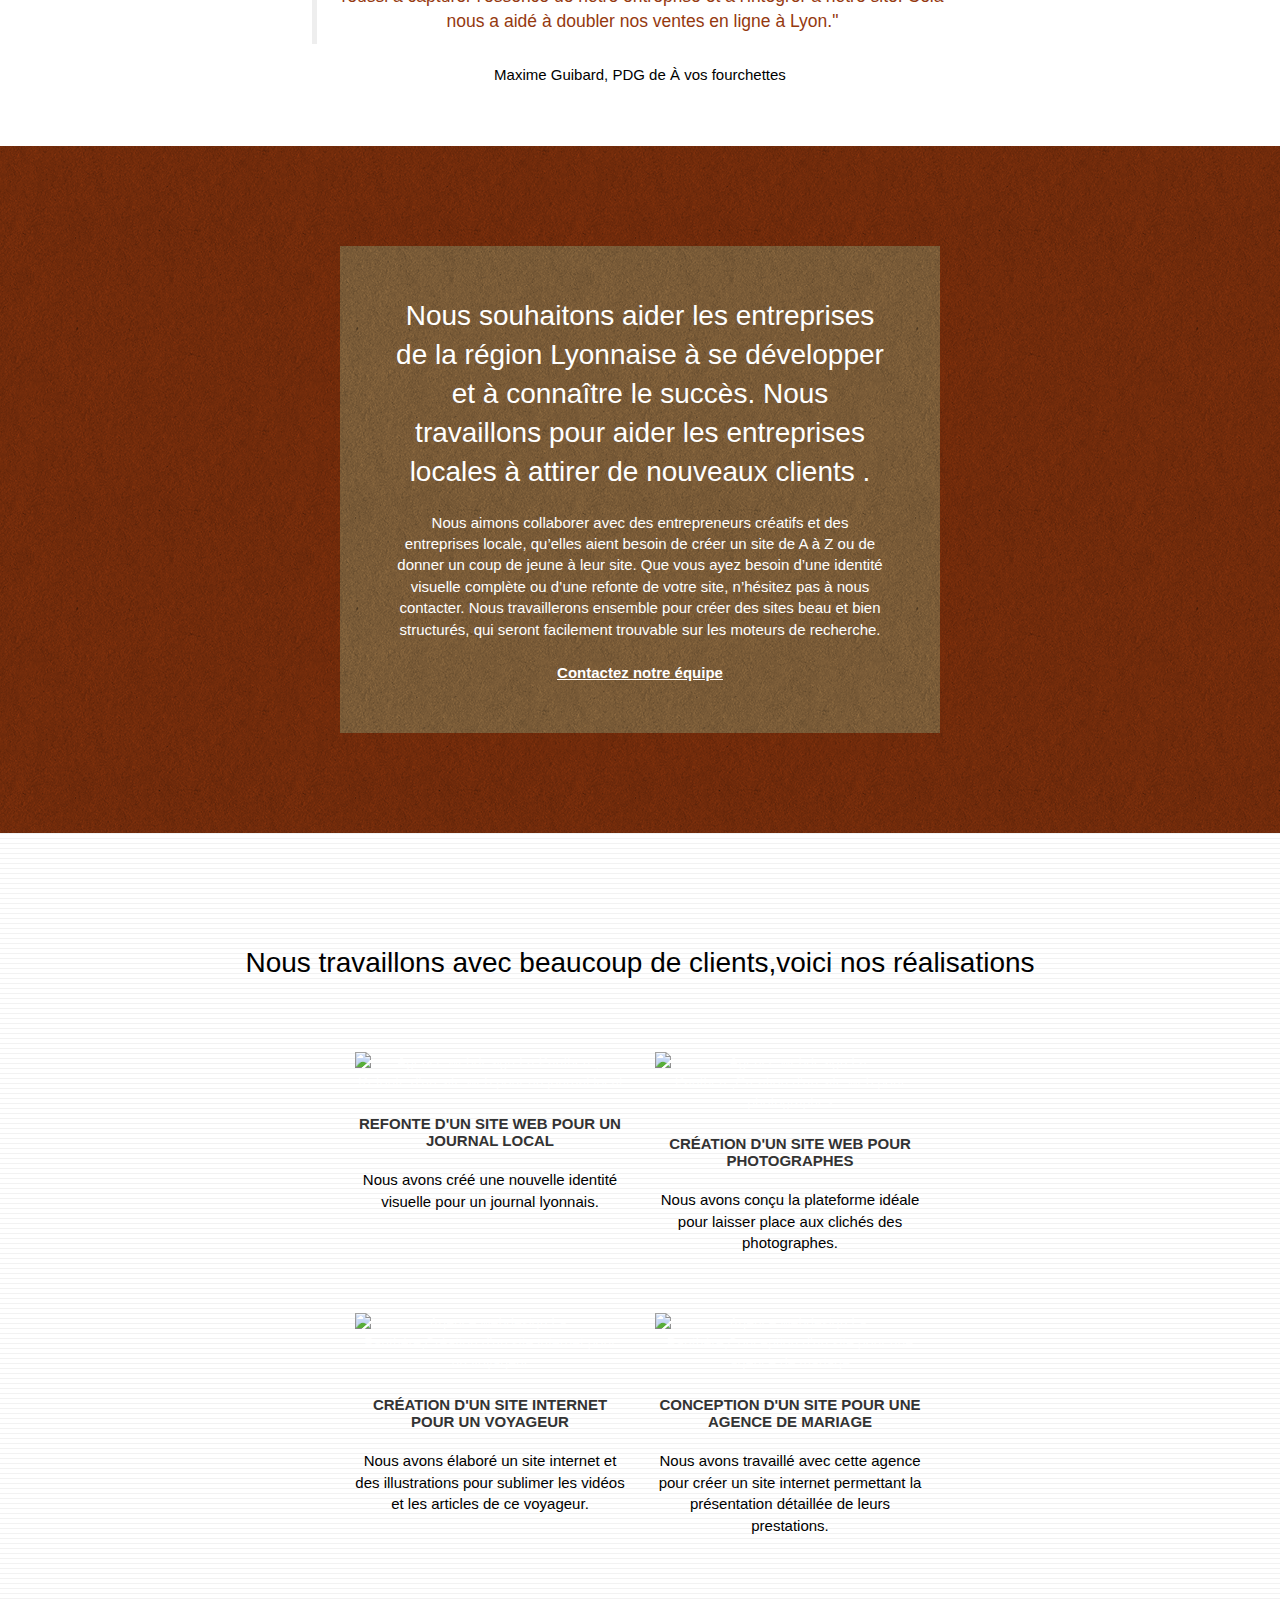
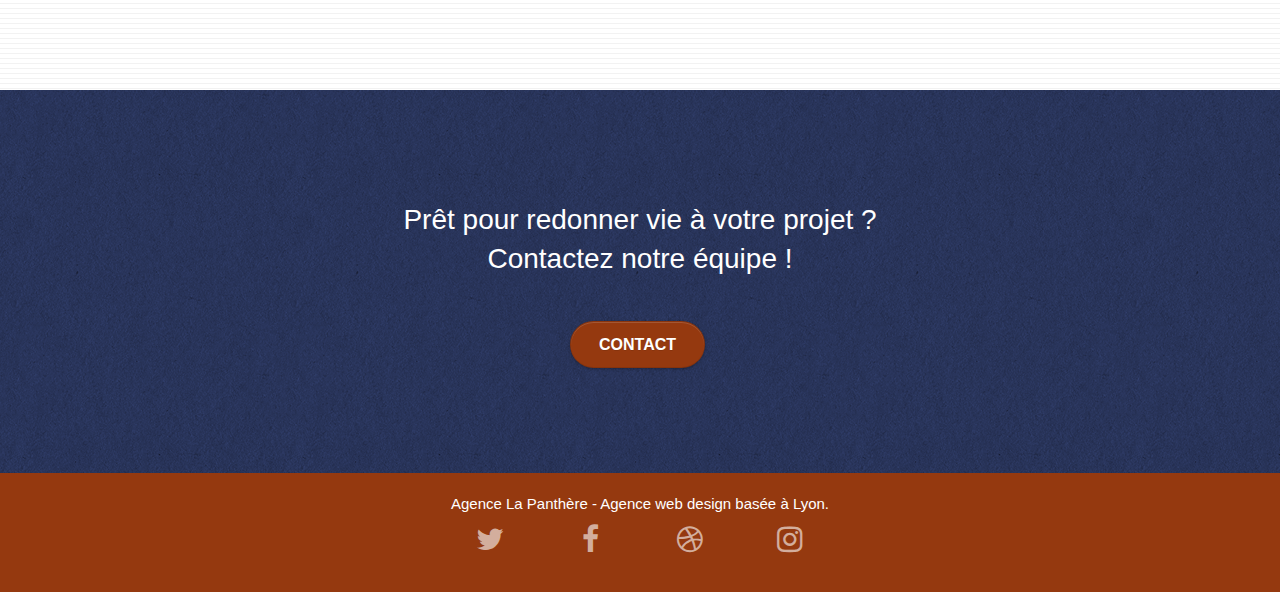
==== commit 7d5e0d83: "update" ====
--- a/index.html
+++ b/index.html
@@ -3,339 +3,333 @@
 	<html lang="Default">
 -->
 <html lang="fr-fr">
+
 <head>
-    <meta charset="utf-8">
+	<meta charset="utf-8">
 	<!-- +accessibilité-->
 	<meta http-equiv="X-UA-Compatible" content="IE=edge">
 	<!--modifier les mots clès-->
-	<meta name="keywords" content="La Panthère,Entreprise web desgin à Lyon,webdesigner Lyon,ui designer,ux designer, agence web,agence design,création de site web">
-	
-    <!--Ajouter content description-->
-    <meta name="description" content="L'agence La Panthère est une agence de web design à Lyon qui aide les entreprises à devenir attractives et visibles sur Internet.Découvrez nos service: Web design, Stratégie et illustrations">
-
-    <meta name="viewport" content="width=device-width, initial-scale=1.0, viewport-fit=cover">
-    <link rel="shortcut icon" type="image/jpg" href="favicon.jpg">
-    <link rel="stylesheet" type="text/css" href="./css/bootstrap.css" defer>
+	<meta name="keywords"
+		content="La Panthère,Entreprise web desgin à Lyon,webdesigner Lyon,ui designer,ux designer, agence web,agence design,création de site web">
+
+	<!--Ajouter content description-->
+	<meta name="description"
+		content="L'agence La Panthère est une agence de web design à Lyon qui aide les entreprises à devenir attractives et visibles sur Internet.Découvrez nos service: Web design, Stratégie et illustrations">
+
+	<meta name="viewport" content="width=device-width, initial-scale=1.0, viewport-fit=cover">
+	<link rel="shortcut icon" type="image/jpg" href="favicon.jpg">
+	<link rel="stylesheet" type="text/css" href="./css/bootstrap.css" defer>
 	<link rel="stylesheet" type="text/css" href="style.css">
 	<link rel="stylesheet" type="text/css" href="./css/font-awesome.css">
 	<link rel="stylesheet" type="text/css" href="./css/et-line.css">
-	
-	
-	<!--
-		Google tag (gtag.js)
-		<script async src="https://www.googletagmanager.com/gtag/js?id=G-KEFS0E8CJG"></script>
-		<script>
-  		window.dataLayer = window.dataLayer || [];
-  		function gtag(){dataLayer.push(arguments);}
-  		gtag('js', new Date());
-
-  		gtag('config', 'G-KEFS0E8CJG');
-	</script>
-	-->
-	
+
 	<script src="./js/jquery-2.1.0.js"></script>
 	<script src="./js/bootstrap.js"></script>
 	<script src="./js/blocs.js"></script>
 	<script src="./js/jquery.touchSwipe.js" defer></script>
 	<script src="./js/gmaps.js"></script>
 	<!--Ajouter contenu title-->
-    <title>La Panthère-Entreprise web design à Lyon-Acceuil</title>
+	<title>La Panthère-Entreprise web design à Lyon-Acceuil</title>
+	
 	<!--Ajouter meta robots-->
 	<meta name="robots" content="index,follow">
 	<meta name="googlebot" content="index,follow">
+
 	
-<!-- Analytics -->
- 
-<!-- Analytics END -->
-    
 </head>
-	<body>
+
+<body>
 	<!-- Principal conteneur -->
-		<main class="page-container">
-    
+	<main class="page-container">
+
 		<!-- bloc-0 -->
-			
-			<header class="bloc bgc-white l-bloc " id="bloc-0">
-				<div class="container bloc-sm">
-					<nav class="navbar row">
-						<div class="navbar-header">
-							
-							<a class="navbar-brand" href="index.html">
-								<img src="./img/agence-la-panthere-monochrome.svg" alt="logo Agence La Panthère, meilleure entreprise web design à Lyon">
-							</a>
-							<button id="nav-toggle" type="button" class="ui-navbar-toggle navbar-toggle" data-toggle="collapse" data-target=".navbar-1">
-								<span class="sr-only">Toggle navigation</span><span class="icon-bar"></span><span class="icon-bar"></span><span class="icon-bar"></span>
-							</button>
-						</div>
-						<div class="collapse navbar-collapse navbar-1 special-dropdown-nav">
-							<ul class="site-navigation nav navbar-nav">
-								<li>
+
+		<header class="bloc bgc-white l-bloc " id="bloc-0">
+			<div class="container bloc-sm">
+				<nav class="navbar row">
+					<div class="navbar-header">
+
+						<a class="navbar-brand" href="index.html">
+							<img src="./img/agence-la-panthere-monochrome.svg"
+								alt="logo Agence La Panthère, meilleure entreprise web design à Lyon">
+						</a>
+						<button id="nav-toggle" type="button" class="ui-navbar-toggle navbar-toggle"
+							data-toggle="collapse" data-target=".navbar-1">
+							<span class="sr-only">Toggle navigation</span><span class="icon-bar"></span><span
+								class="icon-bar"></span><span class="icon-bar"></span>
+						</button>
+					</div>
+					<div class="collapse navbar-collapse navbar-1 special-dropdown-nav">
+						<ul class="site-navigation nav navbar-nav">
+							<li>
 								<a href="./index.html">Accueil</a>
-								</li>
-								<!--change page2 -> Contact-->
-								<li>
-									<a href="contact.html">Contact</a>
-								</li>
-							</ul>
-						</div>
-					</nav>
-				</div>
-			</header>
-<!-- bloc-0 END -->
-
-<!-- bloc-1-presentation -->
-			<!--div passer à section-->
-			<section class="bloc bgc-dark-slate-blue bg-banniere d-bloc bg-t-edge bloc-bg-texture texture-paper b-parallax" id="bloc-1-hero">
-				<div class="container bloc-lg">
-					<div class="row tight-width-whitespace">
-						<div class="col-sm-12">
-							
-							<img src="img/logo.webp" class="center-block image-resize-mode" alt="Agence La Panthère, Entreprise web design à Lyon, création logo à Lyon">
-							
-							<h1 class="text-center hero-bloc-text tc-white ">
-								La Panthère<br> Entreprise Web Design 
-							</h1>
-							<div class="text-center">
-								
-								<a href="./contact.html" class="btn btn-lg btn-clean btn-rd cta-hero btn-atomic-tangerine" id="cta-hero">Contact</a>
-							</div>
-						</div>
-					</div>
-				</div>
-			</section>
-<!-- bloc-1-presentation END -->
-
-<!-- bloc-2-services -->
-			<section class="bloc bgc-white l-bloc" id="bloc-2-services">
-				<div class="container bloc-md">
-					<div class="row">
-						<div class="col-sm-12 text-center">
-							
-							<h2 class="mg-md text-center">
-								L'agence La Panthère est une agence de web design qui aide les entreprises à devenir attractives et visibles sur Internet.
-							</h2>
-						</div>
-					</div>
-					<div class="row voffset-lg med-width-whitespace">
-						<div class="col-sm-4">
-							<div class="text-center">
-								<span class="et-icon-browser sm-shadow icon-dark-slate-blue icons icon-lg"></span>
-							</div>
-								<h3 class="mg-md text-center">
-								Web design
-								</h3>
-								<p class="text-center ">
-								Que vous ayez un site web qui a besoin d&rsquo;un rafraîchissement ou que vous partiez de zéro, laissez-nous vous réaliser un design dont vous serez fier.
-								</p>
-							</div>
-							<div class="col-sm-4">
+							</li>
+							<!--change page2 -> Contact-->
+							<li>
+								<a href="contact.html">Contact</a>
+							</li>
+						</ul>
+					</div>
+				</nav>
+			</div>
+		</header>
+		<!-- bloc-0 END -->
+
+		<!-- bloc-1-presentation -->
+		<!--div passer à section-->
+		<section class="bloc bgc-dark-slate-blue bg-banniere d-bloc bg-t-edge bloc-bg-texture texture-paper b-parallax"
+			id="bloc-1-hero">
+			<div class="container bloc-lg">
+				<div class="row tight-width-whitespace">
+					<div class="col-sm-12">
+
+						<img src="img/logo.webp" class="center-block image-resize-mode"
+							alt="Agence La Panthère, Entreprise web design à Lyon, création logo à Lyon">
+
+						<h1 class="text-center hero-bloc-text tc-white ">
+							La Panthère<br> Entreprise Web Design
+						</h1>
+						<div class="text-center">
+
+							<a href="./contact.html" class="btn btn-lg btn-clean btn-rd cta-hero btn-atomic-tangerine"
+								id="cta-hero">Contact</a>
+						</div>
+					</div>
+				</div>
+			</div>
+		</section>
+		<!-- bloc-1-presentation END -->
+
+		<!-- bloc-2-services -->
+		<section class="bloc bgc-white l-bloc" id="bloc-2-services">
+			<div class="container bloc-md">
+				<div class="row">
+					<div class="col-sm-12 text-center">
+
+						<h2 class="mg-md text-center">
+							L'agence La Panthère est une agence de web design qui aide les entreprises à devenir
+							attractives et visibles sur Internet.
+						</h2>
+					</div>
+				</div>
+				<div class="row voffset-lg med-width-whitespace">
+					<div class="col-sm-4">
+						<div class="text-center">
+							<span class="et-icon-browser sm-shadow icon-dark-slate-blue icons icon-lg"></span>
+						</div>
+						<h3 class="mg-md text-center">
+							Web design
+						</h3>
+						<p class="text-center ">
+							Que vous ayez un site web qui a besoin d&rsquo;un rafraîchissement ou que vous partiez de
+							zéro, laissez-nous vous réaliser un design dont vous serez fier.
+						</p>
+					</div>
+					<div class="col-sm-4">
+						<div class="text-center">
+							<span class="et-icon-presentation sm-shadow icon-dark-slate-blue icons icon-lg"></span>
+						</div>
+						<h3 class="mg-md text-center">
+							&nbsp;Stratégie
+						</h3>
+						<p class="text-center ">
+							Plutôt que de suggérer des designs à la mode, nous travaillerons avec vous pour comprendre
+							vos objectifs commerciaux afin de vous proposer le meilleur design possible.<br>
+						</p>
+					</div>
+					<div class="col-sm-4">
+						<div class="text-center">
+							<span class="et-icon-edit sm-shadow icon-dark-slate-blue icons icon-lg"></span>
+						</div>
+						<h3 class="mg-md text-center">
+							Illustrations
+						</h3>
+						<p class="text-center ">
+							Un bon design n'est rien sans de bonnes illustrations. Laissez faire notre équipe de
+							graphistes talentueux pour donner à vos pages une touche finale d'élégance.
+						</p>
+					</div>
+				</div>
+				<div class="row voffset-lg voffset">
+					<div class="col-xs-12 col-md-8 col-md-offset-2 text-center">
+						<blockquote class="mg-md text-center">
+							"L'agence La Panthère est une excellente agence web! Les web designers ont réussi à capturer
+							l'essence de notre entreprise et à l'intégrer à notre site. Cela nous a aidé à doubler nos
+							ventes en ligne à Lyon."
+						</blockquote>
+						<p>Maxime Guibard, PDG de À vos fourchettes</p>
+					</div>
+				</div>
+			</div>
+		</section>
+		<!-- bloc-2-services END -->
+
+		<!-- bloc-3-what-i-do -->
+		<section
+			class="bloc tc-white bgc-atomic-tangerine bg-presentation d-bloc bloc-bg-texture texture-paper b-parallax"
+			id="bloc-3-what-i-do">
+			<div class="container bloc-lg">
+				<div class="row tight-width-whitespace black-background">
+					<div class="col-sm-12">
+						<h2 class="mg-md text-center tc-white">
+							Nous souhaitons aider les entreprises de la région Lyonnaise à se développer et à connaître
+							le succès. Nous travaillons pour aider les entreprises locales à attirer de nouveaux clients
+							.<br>
+						</h2>
+						<p class="text-center white">
+							Nous aimons collaborer avec des entrepreneurs créatifs et des entreprises locale, qu’elles
+							aient besoin de créer un site de A à Z ou de donner un coup de jeune à leur site. Que vous
+							ayez besoin d’une identité visuelle complète ou d’une refonte de votre site, n’hésitez pas à
+							nous contacter. Nous travaillerons ensemble pour créer des sites beau et bien structurés,
+							qui seront facilement trouvable sur les moteurs de recherche. <br><br>
+							<a class="ltc-white bold-link" href="contact.html">Contactez notre équipe</a><br>
+						</p>
+					</div>
+				</div>
+			</div>
+		</section>
+		<!-- bloc-3-what-i-do END -->
+
+		<!-- bloc-4-portfolio -->
+		<section class="bloc bgc-white bg-lines-h2-bg bg-repeat l-bloc" id="bloc-4-portfolio">
+			<div class="container bloc-lg">
+				<div class="row">
+					<div class="col-sm-12 text-center">
+
+						<h2 class="mg-md text-center">
+							Nous travaillons avec beaucoup de clients,voici nos réalisations
+						</h2>
+					</div>
+				</div>
+				<div class="row tight-width-whitespace portfolio-row">
+					<div class="col-sm-6">
+						<a href="#" data-lightbox="img/1.webp" data-gallery-id="gallery-1"
+							data-caption="L'agence La Panthère, entreprise web design à Lyon, refonte d'un site web pour un journal local"
+							data-frame="snapshot-lb"><img src="img/1.webp"
+								alt="Agence webdesign La Panthère, Refonte d'un site web pour un journal local"
+								class="img-responsive portfolio-thumb"></a>
+						<h3 class="mg-md text-center">
+							Refonte d'un site web pour un journal local
+						</h3>
+						<p class="text-center">
+							Nous avons créé une nouvelle identité visuelle pour un journal lyonnais.
+						</p>
+					</div>
+					<div class="col-sm-6">
+						<a href="#" data-lightbox="img/2.webp" data-gallery-id="gallery-1"
+							data-caption="L'agence La Panthère, entreprise web design à Lyon, création d'un site web pour photographes"
+							data-frame="snapshot-lb"><img src="img/2.webp" class="img-responsive portfolio-thumb"
+								alt="Agence webdesign La Panthère,Création d'un site web pour photographes"></a>
+						<h3 class="mg-md text-center">
+							Création d'un site web pour photographes
+						</h3>
+						<p class="text-center">
+							Nous avons conçu la plateforme idéale pour laisser place aux clichés des photographes.
+						</p>
+					</div>
+				</div>
+				<div class="row tight-width-whitespace portfolio-row">
+					<div class="col-sm-6">
+						<a href="#" data-lightbox="img/3.webp" data-gallery-id="gallery-1"
+							data-caption="L'agence La Panthère, entreprise web design à Lyon,création d'un site internet pour un voyageur"
+							data-frame="snapshot-lb">
+							<img src="img/3.webp" class="img-responsive portfolio-thumb"
+								alt="Agence webdesign La Panthère,Création d'un site internet pour un voyageur"></a>
+						<h3 class="mg-md text-center">
+							Création d'un site internet pour un voyageur
+						</h3>
+						<p class="text-center">
+							Nous avons élaboré un site internet et des illustrations pour sublimer les vidéos et les
+							articles de ce voyageur.
+						</p>
+					</div>
+					<div class="col-sm-6">
+						<a href="#" data-lightbox="img/4.webp" data-gallery-id="gallery-1"
+							data-caption="L'agence La Panthère, entreprise web design à Lyon, conception d'un site pour une agence de mariage"
+							data-frame="snapshot-lb">
+							<img src="img/4.webp" class="img-responsive portfolio-thumb"
+								alt="Agence webdesign La Panthère,Conception d'un site pour une agence de mariage">
+						</a>
+						<h3 class="mg-md text-center">
+							Conception d'un site pour une agence de mariage
+						</h3>
+						<p class="text-center">
+							Nous avons travaillé avec cette agence pour créer un site internet permettant la
+							présentation détaillée de leurs prestations.
+						</p>
+					</div>
+				</div>
+			</div>
+		</section>
+		<!-- bloc-4-portfolio END -->
+
+		<!-- bloc-5-cta -->
+		<section class="bloc bgc-dark-slate-blue bg-banniere d-bloc bloc-bg-texture texture-paper" id="bloc-5-cta">
+			<div class="container bloc-lg">
+				<div class="row">
+					<div class="col-sm-12 text-center">
+						<h2 class="mg-md text-center tc-white">
+							Prêt pour redonner vie à votre projet ?<br>Contactez notre équipe !
+						</h2>
+						<a href="./contact.html"
+							class="btn btn-atomic-tangerine btn-clean btn-rd btn-lg cta-hero">Contact</a>
+					</div>
+				</div>
+			</div>
+		</section>
+		<!-- bloc-5-cta END -->
+
+		<!-- ScrollToTop Button -->
+		<a class="bloc-button btn btn-d scrollToTop" onclick="scrollToTarget('1')" href="javascript:;"
+			rel="nofollow"><span class="fa fa-chevron-up"></span></a>
+		<!-- ScrollToTop Button END-->
+
+		<!-- Footer - bloc-8 -->
+		<footer class="bloc bgc-atomic-tangerine d-bloc" id="bloc-8">
+			<div class="container bloc-sm">
+				<div class="row">
+					<div class="col-sm-12">
+						<p class="text-center white">
+							Agence La Panthère - Agence web design basée à Lyon.<br>
+						</p>
+						<div class="row row-no-gutters boxsocial">
+							<div class="col-sm-3 containersocial">
 								<div class="text-center">
-									<span class="et-icon-presentation sm-shadow icon-dark-slate-blue icons icon-lg"></span>
-								</div>
-								<h3 class="mg-md text-center">
-									&nbsp;Stratégie
-								</h3>
-								<p class="text-center ">
-									Plutôt que de suggérer des designs à la mode, nous travaillerons avec vous pour comprendre vos objectifs commerciaux afin de vous proposer le meilleur design possible.<br>
-								</p>
-							</div>
-								<div class="col-sm-4">
-								<div class="text-center">
-									<span class="et-icon-edit sm-shadow icon-dark-slate-blue icons icon-lg"></span>
-								</div>
-									<h3 class="mg-md text-center">
-									Illustrations
-									</h3>
-									<p class="text-center ">
-										Un bon design n'est rien sans de bonnes illustrations. Laissez faire notre équipe de graphistes talentueux pour donner à vos pages une touche finale d'élégance.
-									</p>
+									<a class="social" href="http://twitter.com" target="_blank" aria-label="twitter">
+										<i class="fa fa-twitter icon-md"></i>
+									</a>
 								</div>
 							</div>
-							<div class="row voffset-lg voffset">
-								<div class="col-xs-12 col-md-8 col-md-offset-2 text-center">
-									
-									<blockquote class="mg-md text-center">
-										"L'agence La Panthère est une excellente agence web! Les web designers ont réussi à capturer l'essence de notre entreprise et à l'intégrer à notre site. Cela nous a aidé à doubler nos ventes en ligne à Lyon."
-									</blockquote>
-									<p>Maxime Guibard, PDG de À vos fourchettes</p>
+							<div class="col-sm-3 containersocial">
+								<div class="text-center">
+									<a class="social" href="http://facebook.com" target="_blank"
+										aria-label="facebook"><i class="fa fa-facebook icon-md"></i></a>
 								</div>
 							</div>
-						</div>
-					</section>
-<!-- bloc-2-services END -->
-
-<!-- bloc-3-what-i-do -->
-					<section class="bloc tc-white bgc-atomic-tangerine bg-presentation d-bloc bloc-bg-texture texture-paper b-parallax" id="bloc-3-what-i-do">
-						<div class="container bloc-lg">
-							<div class="row tight-width-whitespace black-background">
-								<div class="col-sm-12">
-									<h2 class="mg-md text-center tc-white">
-										Nous souhaitons aider les entreprises de la région Lyonnaise à se développer et à connaître le succès. Nous travaillons pour aider les entreprises locales à attirer de nouveaux clients .<br>
-									</h2>
-									<p class="text-center white">
-										Nous aimons collaborer avec des entrepreneurs créatifs et des entreprises locale, qu’elles aient besoin de créer un site de A à Z ou de donner un coup de jeune à leur site. Que vous ayez besoin d’une identité visuelle complète ou d’une refonte de votre site, n’hésitez pas à nous contacter. Nous travaillerons ensemble pour créer des sites beau et bien structurés, qui seront facilement trouvable sur les moteurs de recherche. <br><br>
-										<a class="ltc-white bold-link" href="contact.html">Contactez notre équipe</a><br>
-									</p>
+							<div class="col-sm-3 containersocial">
+								<div class="text-center">
+									<a class="social" href="http://dribbble.com" target="_blank"
+										aria-label="dribbble"><i class="fa fa-dribbble icon-md"></i></a>
 								</div>
 							</div>
-						</div>
-					</section>
-<!-- bloc-3-what-i-do END -->
-
-<!-- bloc-4-portfolio -->
-<section class="bloc bgc-white bg-lines-h2-bg bg-repeat l-bloc" id="bloc-4-portfolio">
-	<div class="container bloc-lg">
-		<div class="row">
-			<div class="col-sm-12 text-center">
-				
-				<h2 class="mg-md text-center">
-					Nous travaillons avec beaucoup de clients,voici nos réalisations
-				</h2>
-			</div>
-		</div>
-		<div class="row tight-width-whitespace portfolio-row">
-			<div class="col-sm-6">
-				<a href="#" data-lightbox="img/1.webp" data-gallery-id="gallery-1" data-caption="L'agence La Panthère, entreprise web design à Lyon, refonte d'un site web pour un journal local" data-frame="snapshot-lb"><img src="img/1.webp" alt="Agence webdesign La Panthère, Refonte d'un site web pour un journal local" class="img-responsive portfolio-thumb"></a>
-				<h3 class="mg-md text-center">
-					Refonte d'un site web pour un journal local
-				</h3>
-				<p class="text-center">
-					Nous avons créé une nouvelle identité visuelle pour un journal lyonnais.
-				</p>
-			</div>
-			<div class="col-sm-6">
-				<a href="#" data-lightbox="img/2.webp" data-gallery-id="gallery-1" data-caption="L'agence La Panthère, entreprise web design à Lyon, création d'un site web pour photographes" data-frame="snapshot-lb"><img src="img/2.webp" class="img-responsive portfolio-thumb" alt="Agence webdesign La Panthère,Création d'un site web pour photographes" ></a>
-				<h3 class="mg-md text-center">
-					Création d'un site web pour photographes
-				</h3>
-				<p class="text-center">
-					Nous avons conçu la plateforme idéale pour laisser place aux clichés des photographes.
-				</p>
-			</div>
-		</div>
-		<div class="row tight-width-whitespace portfolio-row">
-			<div class="col-sm-6">
-				<a href="#" data-lightbox="img/3.webp" data-gallery-id="gallery-1" data-caption="L'agence La Panthère, entreprise web design à Lyon,création d'un site internet pour un voyageur" data-frame="snapshot-lb">
-					<img src="img/3.webp" class="img-responsive portfolio-thumb" alt="Agence webdesign La Panthère,Création d'un site internet pour un voyageur"></a>
-				<h3 class="mg-md text-center">
-					Création d'un site internet pour un voyageur
-				</h3>
-				<p class="text-center">
-					Nous avons élaboré un site internet et des illustrations pour sublimer les vidéos et les articles de ce voyageur.
-				</p>
-			</div>
-			<div class="col-sm-6">
-				<a href="#" data-lightbox="img/4.webp" data-gallery-id="gallery-1" data-caption="L'agence La Panthère, entreprise web design à Lyon, conception d'un site pour une agence de mariage" data-frame="snapshot-lb">
-					<img src="img/4.webp" class="img-responsive portfolio-thumb" alt="Agence webdesign La Panthère,Conception d'un site pour une agence de mariage" >
-				</a>
-				<h3 class="mg-md text-center">
-					Conception d'un site pour une agence de mariage
-				</h3>
-				<p class="text-center">
-					Nous avons travaillé avec cette agence pour créer un site internet permettant la présentation détaillée de leurs prestations.
-				</p>
-			</div>
-		</div>
-	</div>
-</section>
-<!-- bloc-4-portfolio END -->
-
-<!-- bloc-5-cta -->
-<div class="bloc bgc-dark-slate-blue bg-banniere d-bloc bloc-bg-texture texture-paper" id="bloc-5-cta">
-	<div class="container bloc-lg">
-		<div class="row">
-			<h2 class="mg-md text-center tc-white">
-				Prêt pour redonner vie à votre projet ?<br>Contactez notre équipe !
-			</h2>
-			<div class="col-sm-12 text-center">
-				<a href="./contact.html" class="btn btn-atomic-tangerine btn-clean btn-rd btn-lg cta-hero">Contact</a>
-			</div>
-		</div>
-	</div>
-</div>
-<!-- bloc-5-cta END -->
-
-<!-- ScrollToTop Button -->
-<a class="bloc-button btn btn-d scrollToTop" onclick="scrollToTarget('1')" rel="nofollow"><span class="fa fa-chevron-up" ></span></a>
-<!-- ScrollToTop Button END-->
-
-<!-- Footer - bloc-8 -->
-<footer class="bloc bgc-atomic-tangerine d-bloc" id="bloc-8">
-	<div class="container bloc-sm">
-		<div class="row">
-			<div class="col-sm-12">
-				<p class="text-center white">
-					Agence La Panthère - Agence web design basée à Lyon.<br>
-				</p>
-				<div class="row row-no-gutters boxsocial">
-					<div class="col-sm-3 containersocial">
-						<div class="text-center">
-							<a class="social" href="http://twitter.com" target="_blank" aria-label="first link">
-								<i class="fa fa-twitter icon-md"></i>
-							</a>
-						</div>
-					</div>
-					<div class="col-sm-3 containersocial" >
-						<div class="text-center">
-							<a class="social" href="http://facebook.com" target="_blank" aria-label="second link"><i class="fa fa-facebook icon-md"></i></a>
-						</div>
-					</div>
-					<div class="col-sm-3 containersocial">
-						<div class="text-center">
-							<a class="social" href="http://dribbble.com" target="_blank" aria-label="third link"><i class="fa fa-dribbble icon-md"></i></a>
-						</div>
-					</div>
-					<div class="col-sm-3 containersocial">
-						<div class="text-center">
-							<a class="social" href="http://instagram.com" target="_blank" aria-label="forth link"><i class="fa fa-instagram icon-md"></i></a>
-						</div>
-					</div>
-					<!--
-					<div class="keywords" style="color:#F3976C;">Agence web à paris, stratégie web, web design, illustrations, design de site web, site web, web, internet, site internet, site</div>
-					-->
-					
-				</div>
-				<!--
-				<div class="row">
-					<div class="col-sm-4">
-						Tendances
-							<ul class="footer__ul">
-								<li><a href="https://pollenlondon.com/" target="_blank"  rel="nofollow">Pollen</a></li>
-								<li><a href="https://landing.adobe.com/" target="_blank"  rel="nofollow">Adobe</a></li>
-								<li><a href="https://madebyritual.com/" target="_blank"  rel="nofollow">made by ritual</a></li>
-								<li><a href="http://www.melroseandmcqueen.com/" target="_blank"  rel="nofollow">melrose and mcqueen</a></li>
-							</ul>		
-					</div>
-					<div class="col-sm-4">
-						Annuaires liste
-						<ul class="footer__ul">
-							<li><a href="https://www.lannuairedigital.fr/" target="_blank"  rel="nofollow">l'annuaire digital</a></li>
-							<li><a href="https://www.mon-expert-digital.com/" target="_blank"  rel="nofollow">mon expert digital</a></li>
-							<li><a href="https://fr.bepub.com/" target="_blank"  rel="nofollow">bepub.com</a></li>
-							<li><a href="https://www.pagesjaunes.fr/" target="_blank">pagesjaunes</a></li>
-														
-						</ul>
-					</div>
-					<div class="col-sm-4">
-						Partenaires
-						<ul class="footer__ul">
-							<li><a href="https://www.digital-initiative.com/" target="_blank"  rel="nofollow">Digital initiative</a></li>
-							<li><a href="https://www.webdesign-inspiration.com/" target="_blank"  rel="nofollow">Webdesign inspiration</a></li>
-							<li><a href="https://graphiste.com/" target="_blank"  rel="nofollow">graphiste.com</a></li>
-							<li><a href="https://www.lafabriquedunet.fr/" target="_blank" rel="nofollow">lafabriquedunet.fr</a></li>
-														
-						</ul>
-					</div>
-				</div>-->
-			</div>
-		</div>
-	</div>
-</footer>
-<!-- Footer - bloc-8 END -->
-
-</main>
-<!-- Principal conteneur END -->
-    
+							<div class="col-sm-3 containersocial">
+								<div class="text-center">
+									<a class="social" href="http://instagram.com" target="_blank"
+										aria-label="instagram"><i class="fa fa-instagram icon-md"></i></a>
+								</div>
+							</div>
+
+						</div>
+					</div>
+				</div>
+			</div>
+		</footer>
+		<!-- Footer - bloc-8 END -->
+
+	</main>
+	<!-- Principal conteneur END -->
+
 
 </body>
-</html>
+
+</html>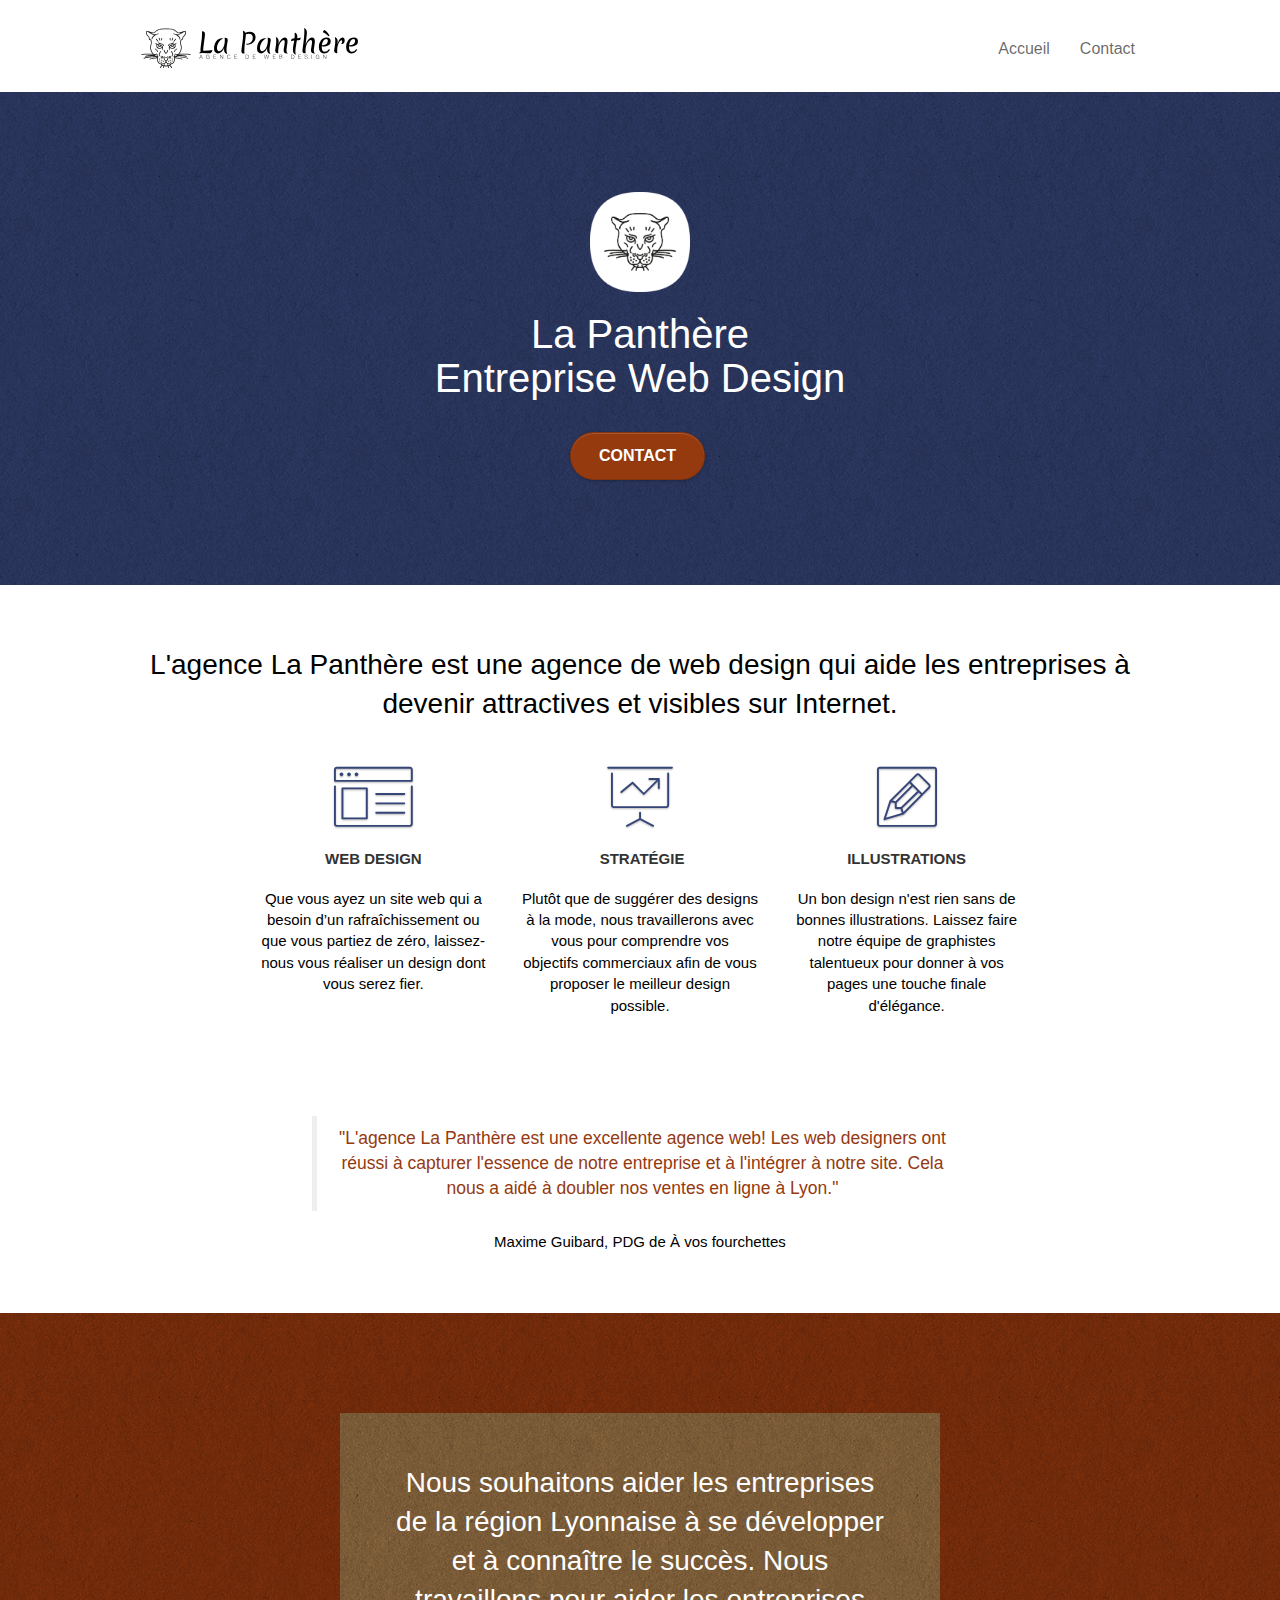
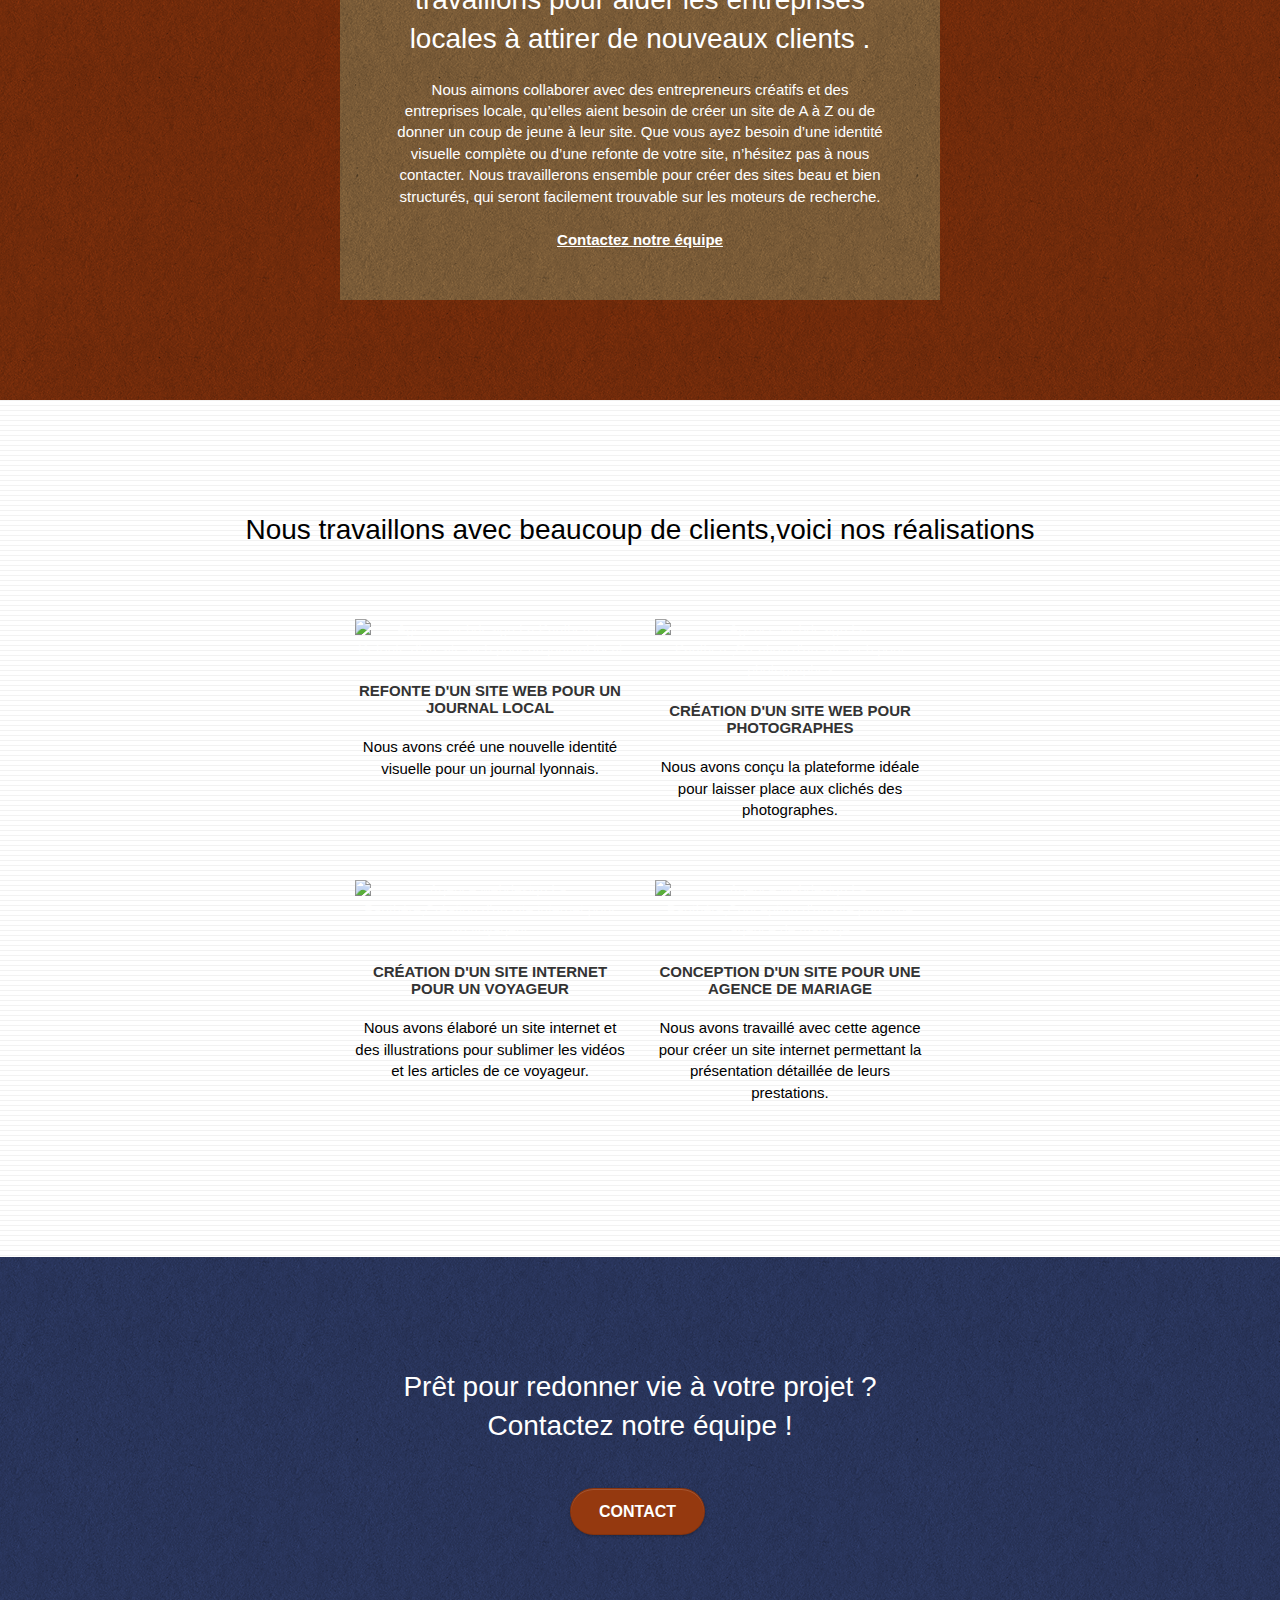
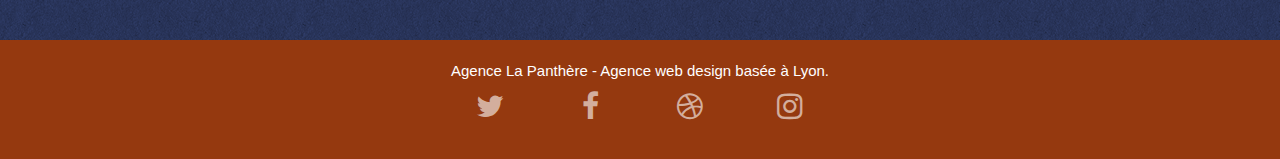
==== commit de6eb11e: "update" ====
--- a/index.html
+++ b/index.html
@@ -281,7 +281,7 @@
 
 		<!-- ScrollToTop Button -->
 		<a class="bloc-button btn btn-d scrollToTop" onclick="scrollToTarget('1')" href="javascript:;"
-			rel="nofollow"><span class="fa fa-chevron-up"></span></a>
+			rel="nofollow"><span class="fa fa-chevron-up"><br>UP</span></a>
 		<!-- ScrollToTop Button END-->
 
 		<!-- Footer - bloc-8 -->
--- a/style.css
+++ b/style.css
@@ -29,6 +29,9 @@
     background: #FFFFFF url("img/pageload-spinner.gif") no-repeat center center;
 }
 
+.image-resize-mode{
+    width:100px;
+}
 .bloc {
     width: 100%;
     clear: both;
@@ -524,11 +527,11 @@
     z-index: 500;
     transition: all .3s ease-in-out;
 }
-
+/*
 .scrollToTop span {
     margin-top: 6px;
 }
-
+*/
 .showScrollTop {
     font-size: 14px;
     opacity: 1;
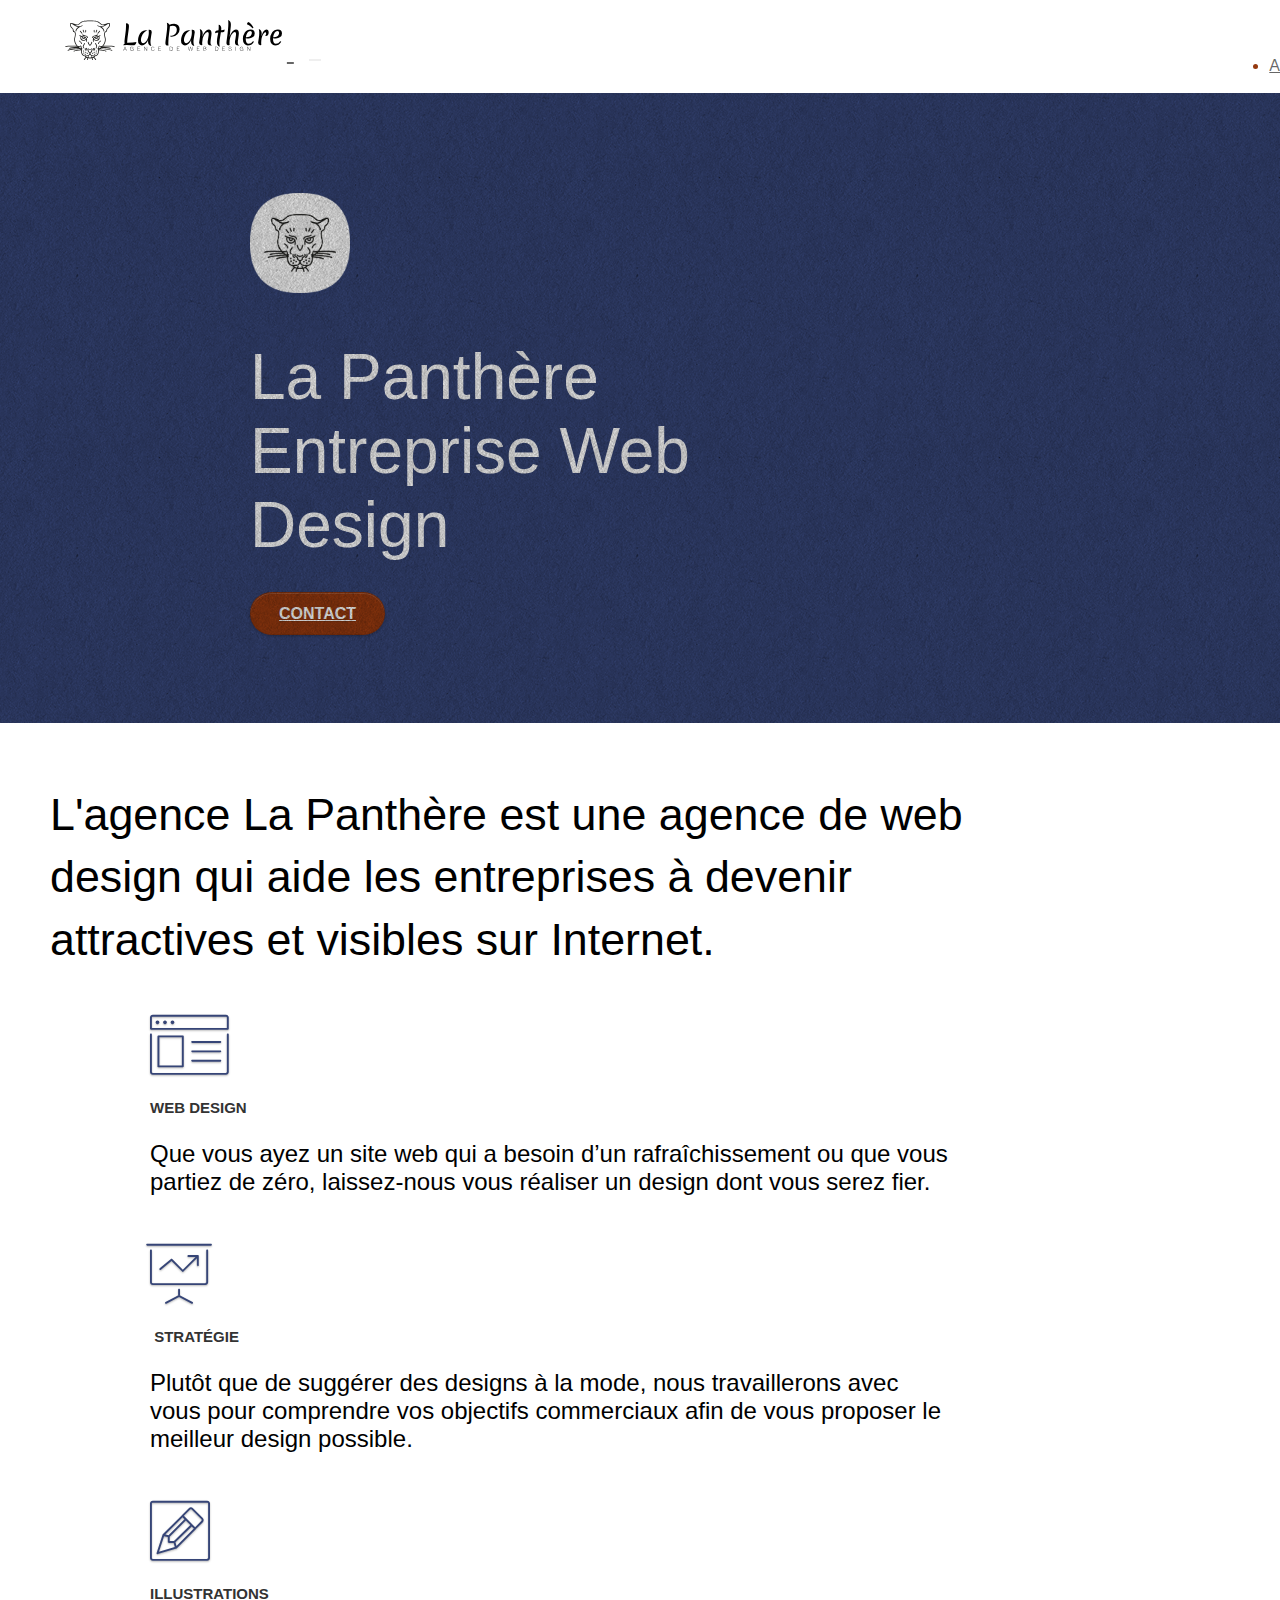
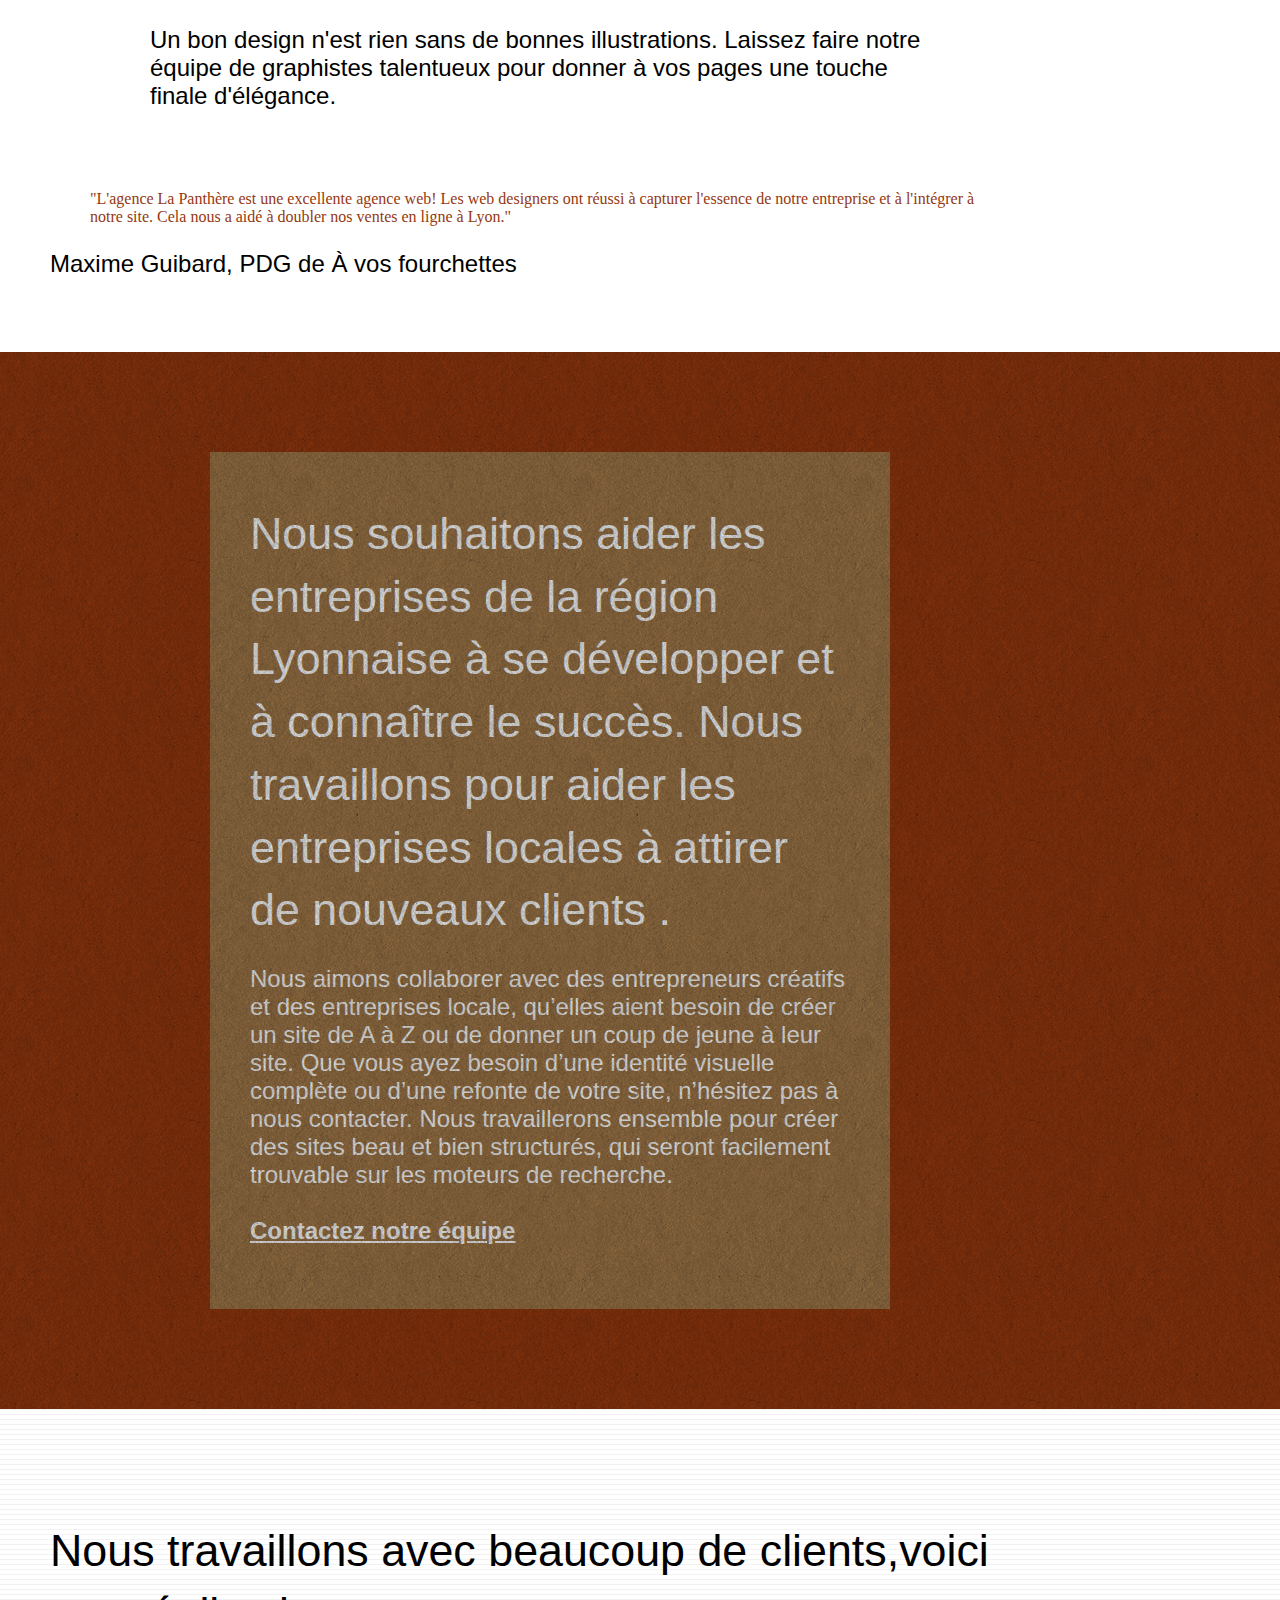
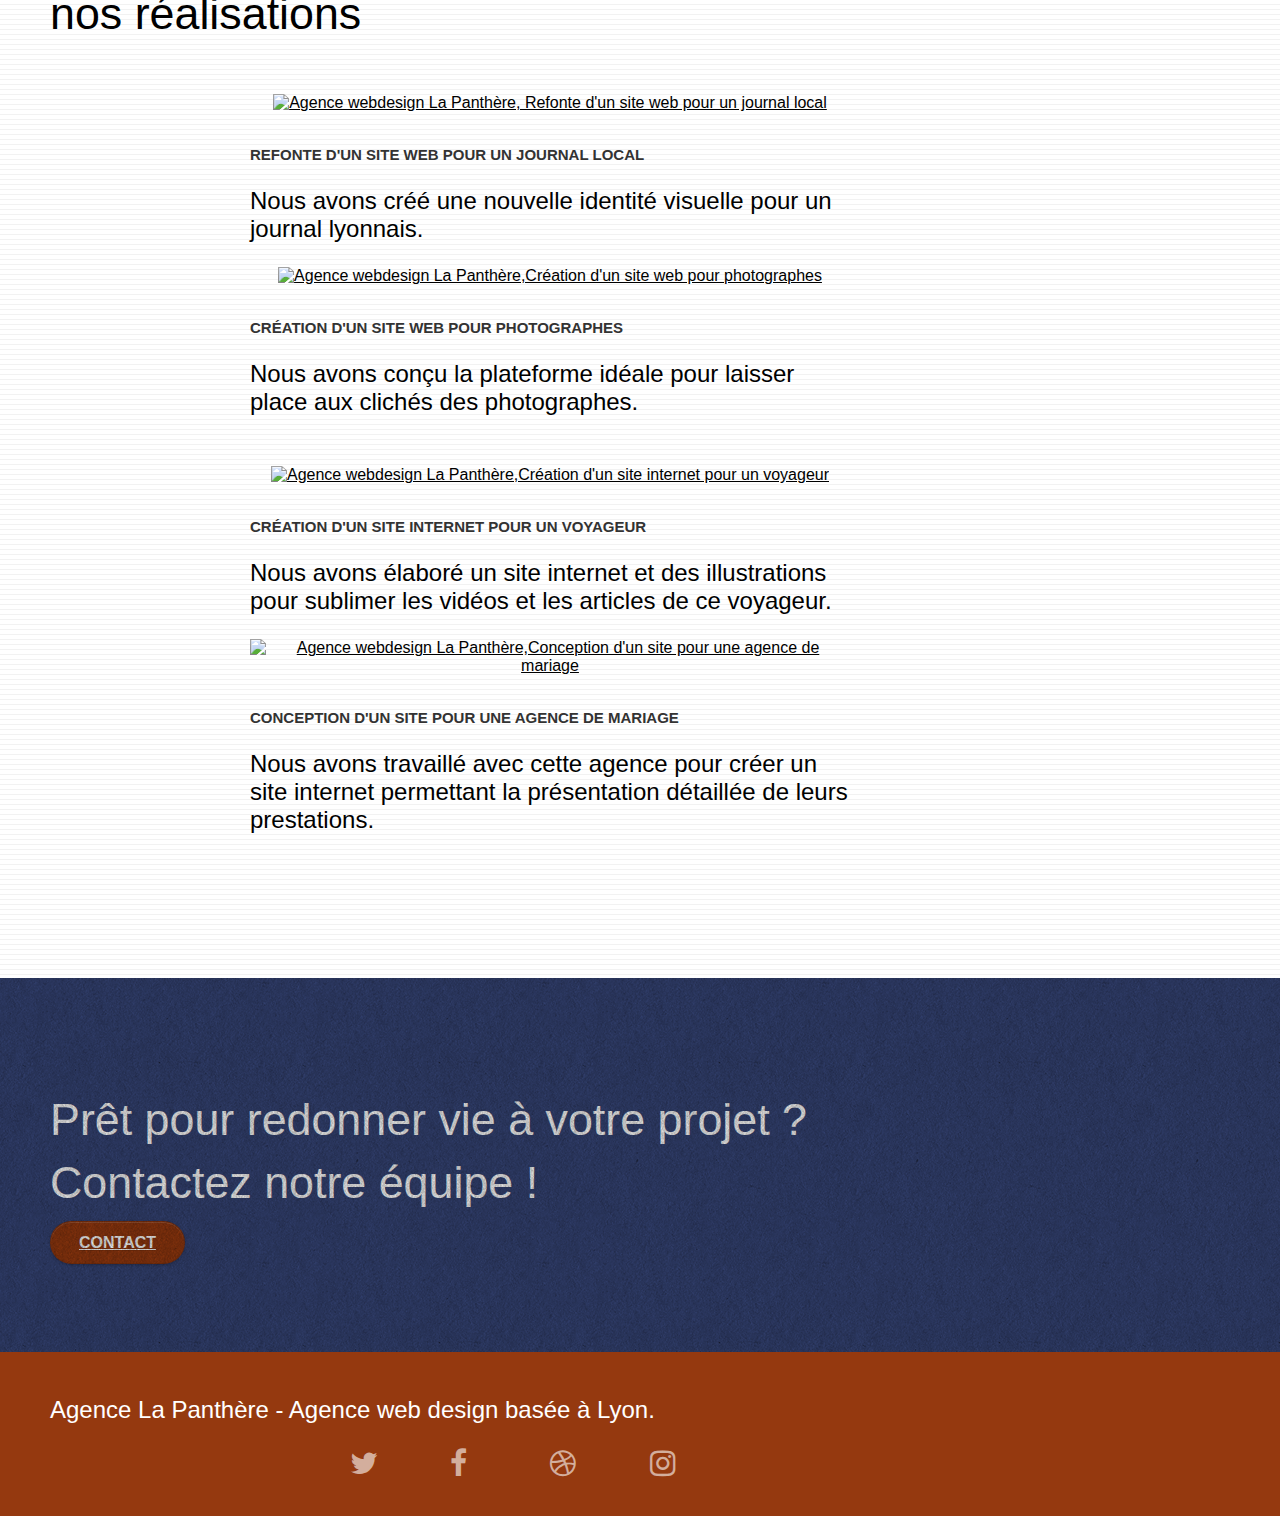
==== commit dee6fa5f: "update" ====
--- a/index.html
+++ b/index.html
@@ -18,16 +18,16 @@
 
 	<meta name="viewport" content="width=device-width, initial-scale=1.0, viewport-fit=cover">
 	<link rel="shortcut icon" type="image/jpg" href="favicon.jpg">
-	<link rel="stylesheet" type="text/css" href="./css/bootstrap.css" defer>
+	<link rel="stylesheet" type="text/css" href="./css/bootstrap.min.css" defer>
 	<link rel="stylesheet" type="text/css" href="style.css">
 	<link rel="stylesheet" type="text/css" href="./css/font-awesome.css">
 	<link rel="stylesheet" type="text/css" href="./css/et-line.css">
 
-	<script src="./js/jquery-2.1.0.js"></script>
-	<script src="./js/bootstrap.js"></script>
-	<script src="./js/blocs.js"></script>
-	<script src="./js/jquery.touchSwipe.js" defer></script>
-	<script src="./js/gmaps.js"></script>
+	<script src="./js/jquery-2.1.0.min.js" defer></script>
+	<script src="./js/bootstrap.min.js" defer></script>
+	<script src="./js/blocs.min.js" defer></script>
+	<script src="./js/jquery.touchSwipe.min.js" defer></script>
+	<script src="./js/gmaps.min.js" defer></script>
 	<!--Ajouter contenu title-->
 	<title>La Panthère-Entreprise web design à Lyon-Acceuil</title>
 	
@@ -281,7 +281,7 @@
 
 		<!-- ScrollToTop Button -->
 		<a class="bloc-button btn btn-d scrollToTop" onclick="scrollToTarget('1')" href="javascript:;"
-			rel="nofollow"><span class="fa fa-chevron-up"><br>UP</span></a>
+			rel="nofollow" aria-label="remonter en haut de la page"><span class="fa fa-chevron-up"><br>UP</span></a>
 		<!-- ScrollToTop Button END-->
 
 		<!-- Footer - bloc-8 -->
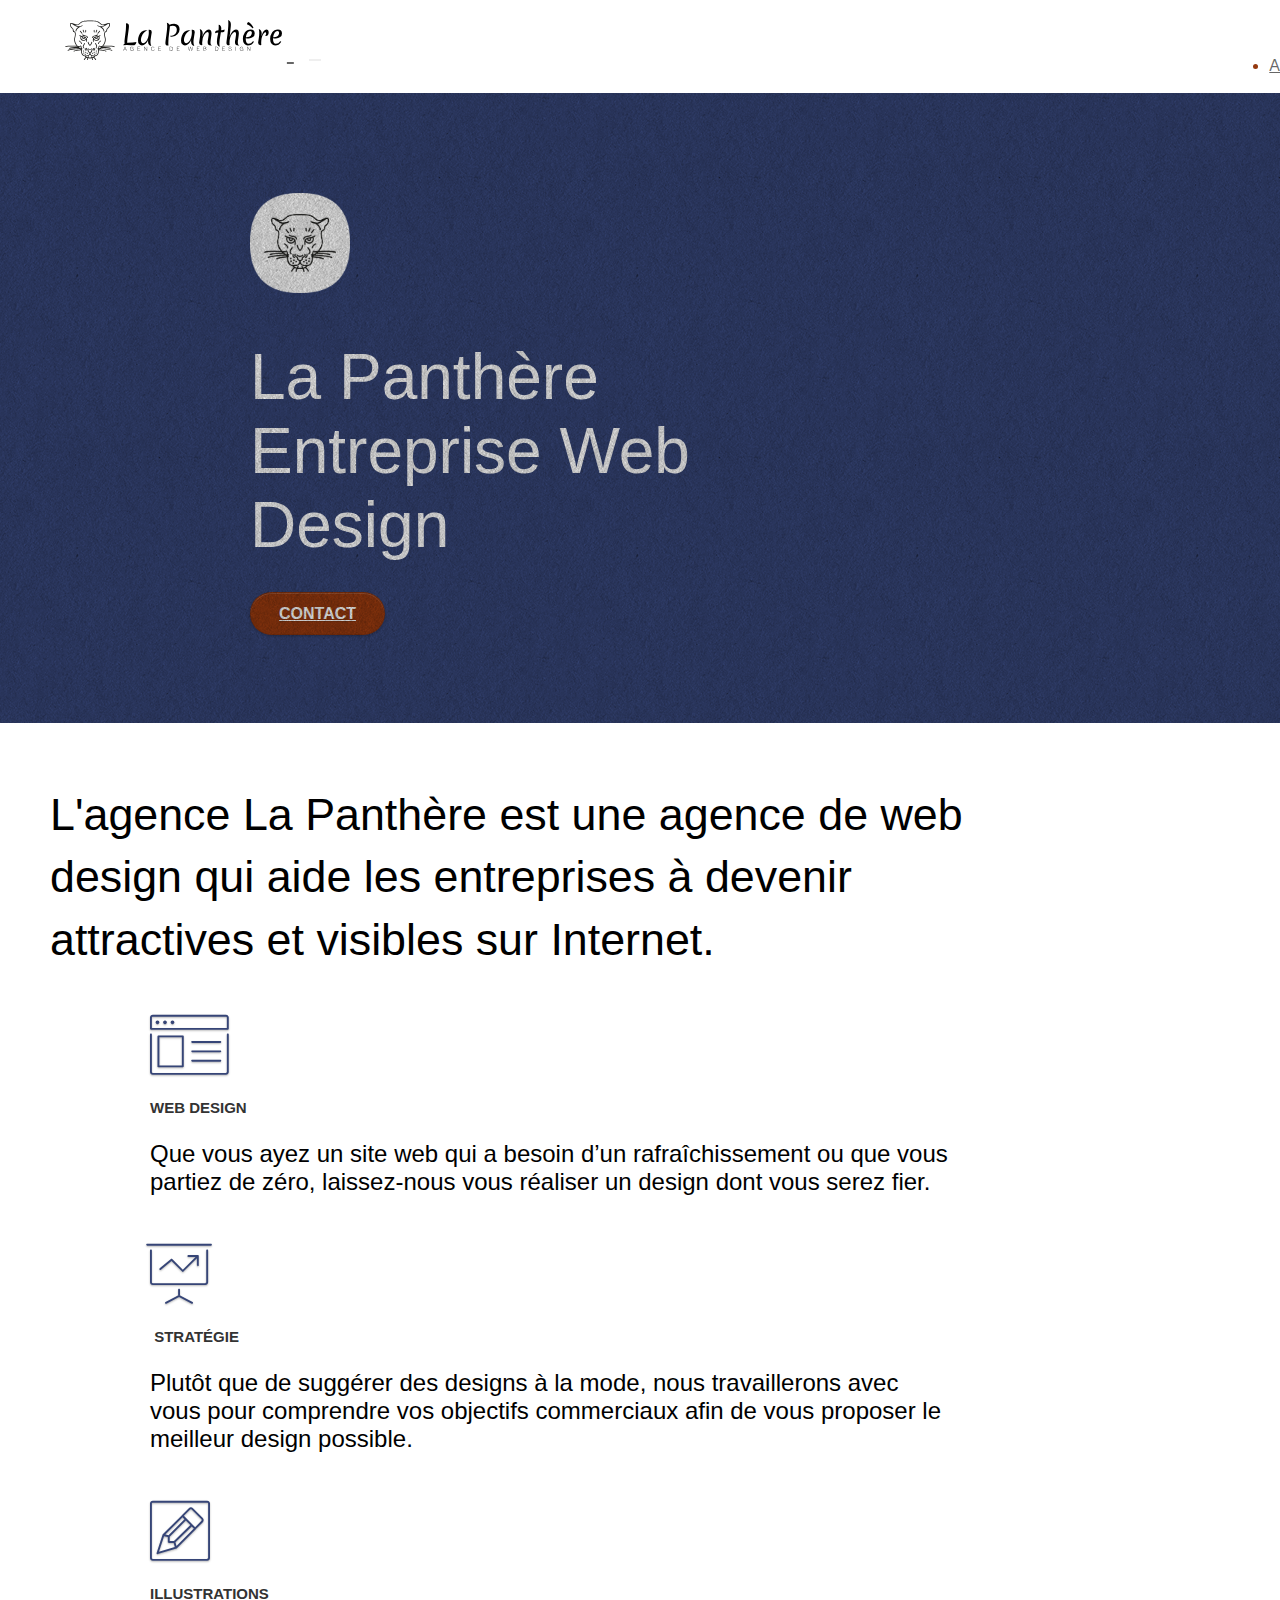
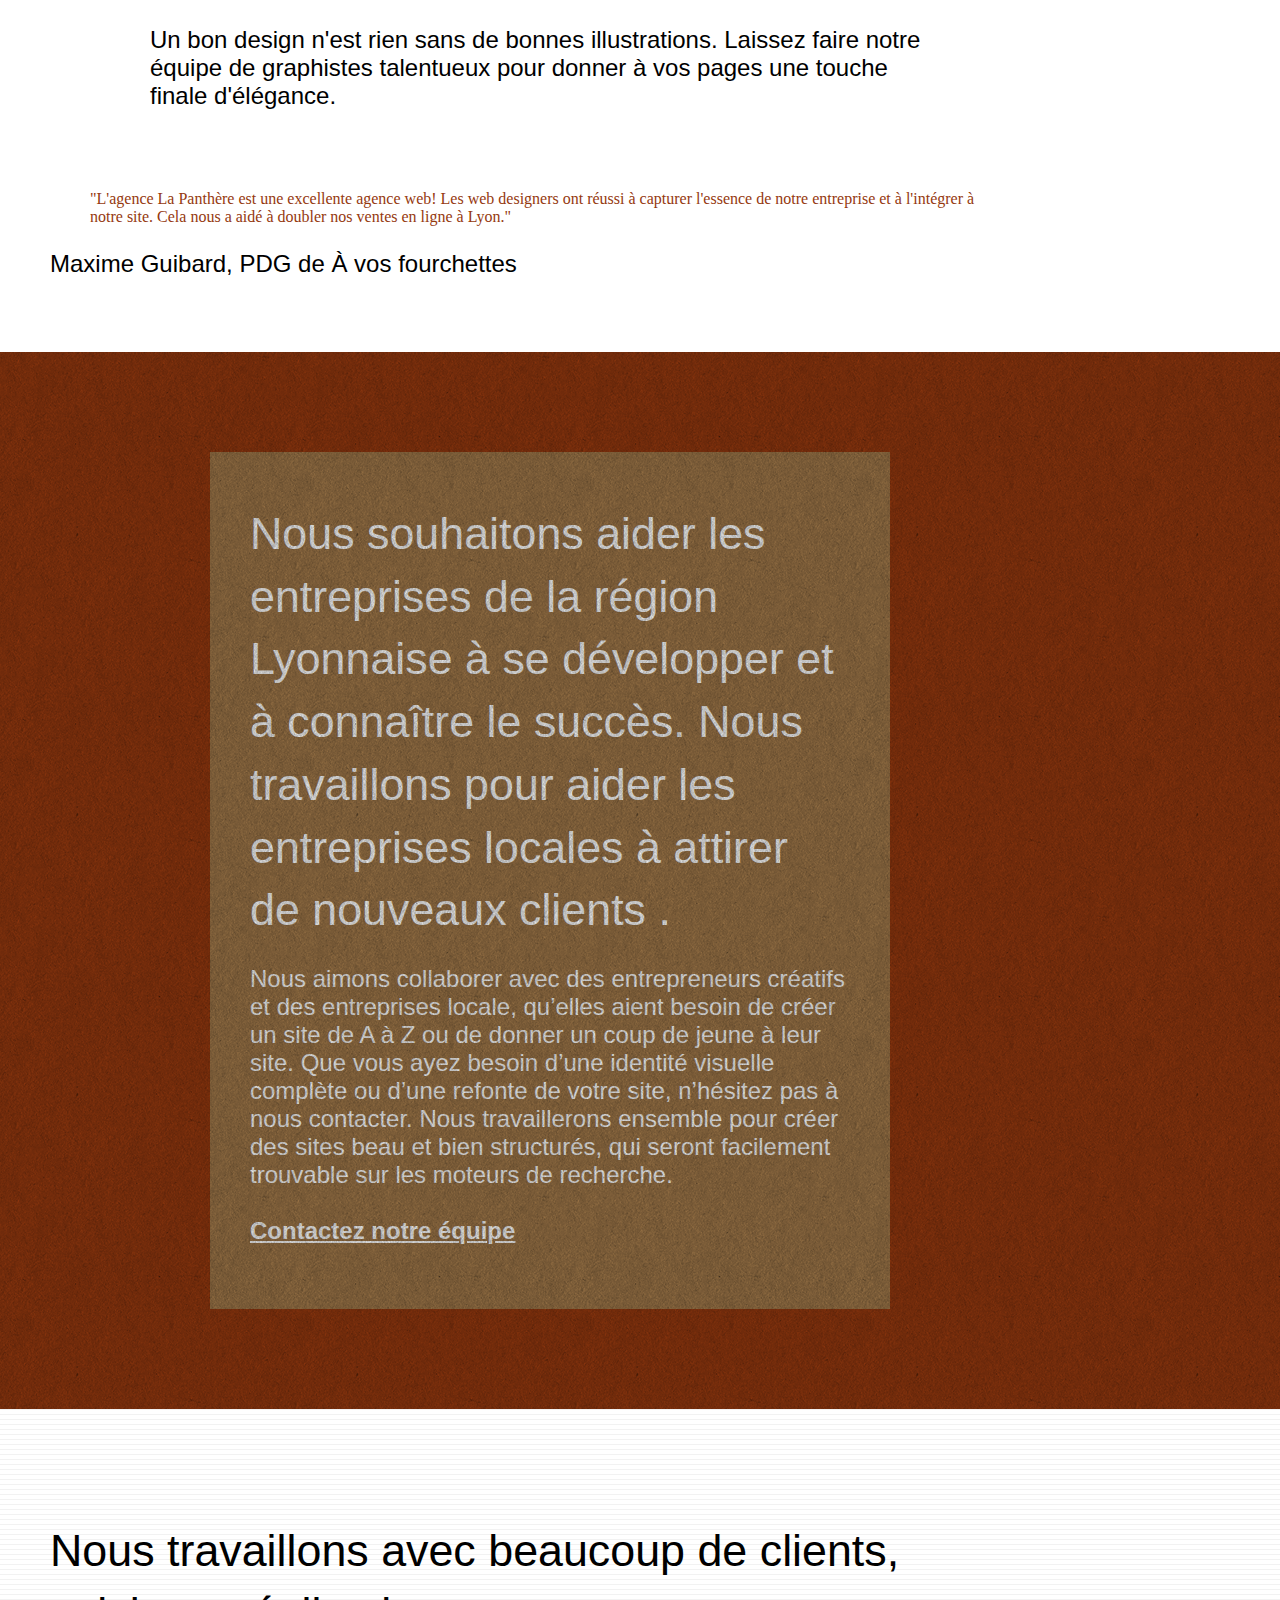
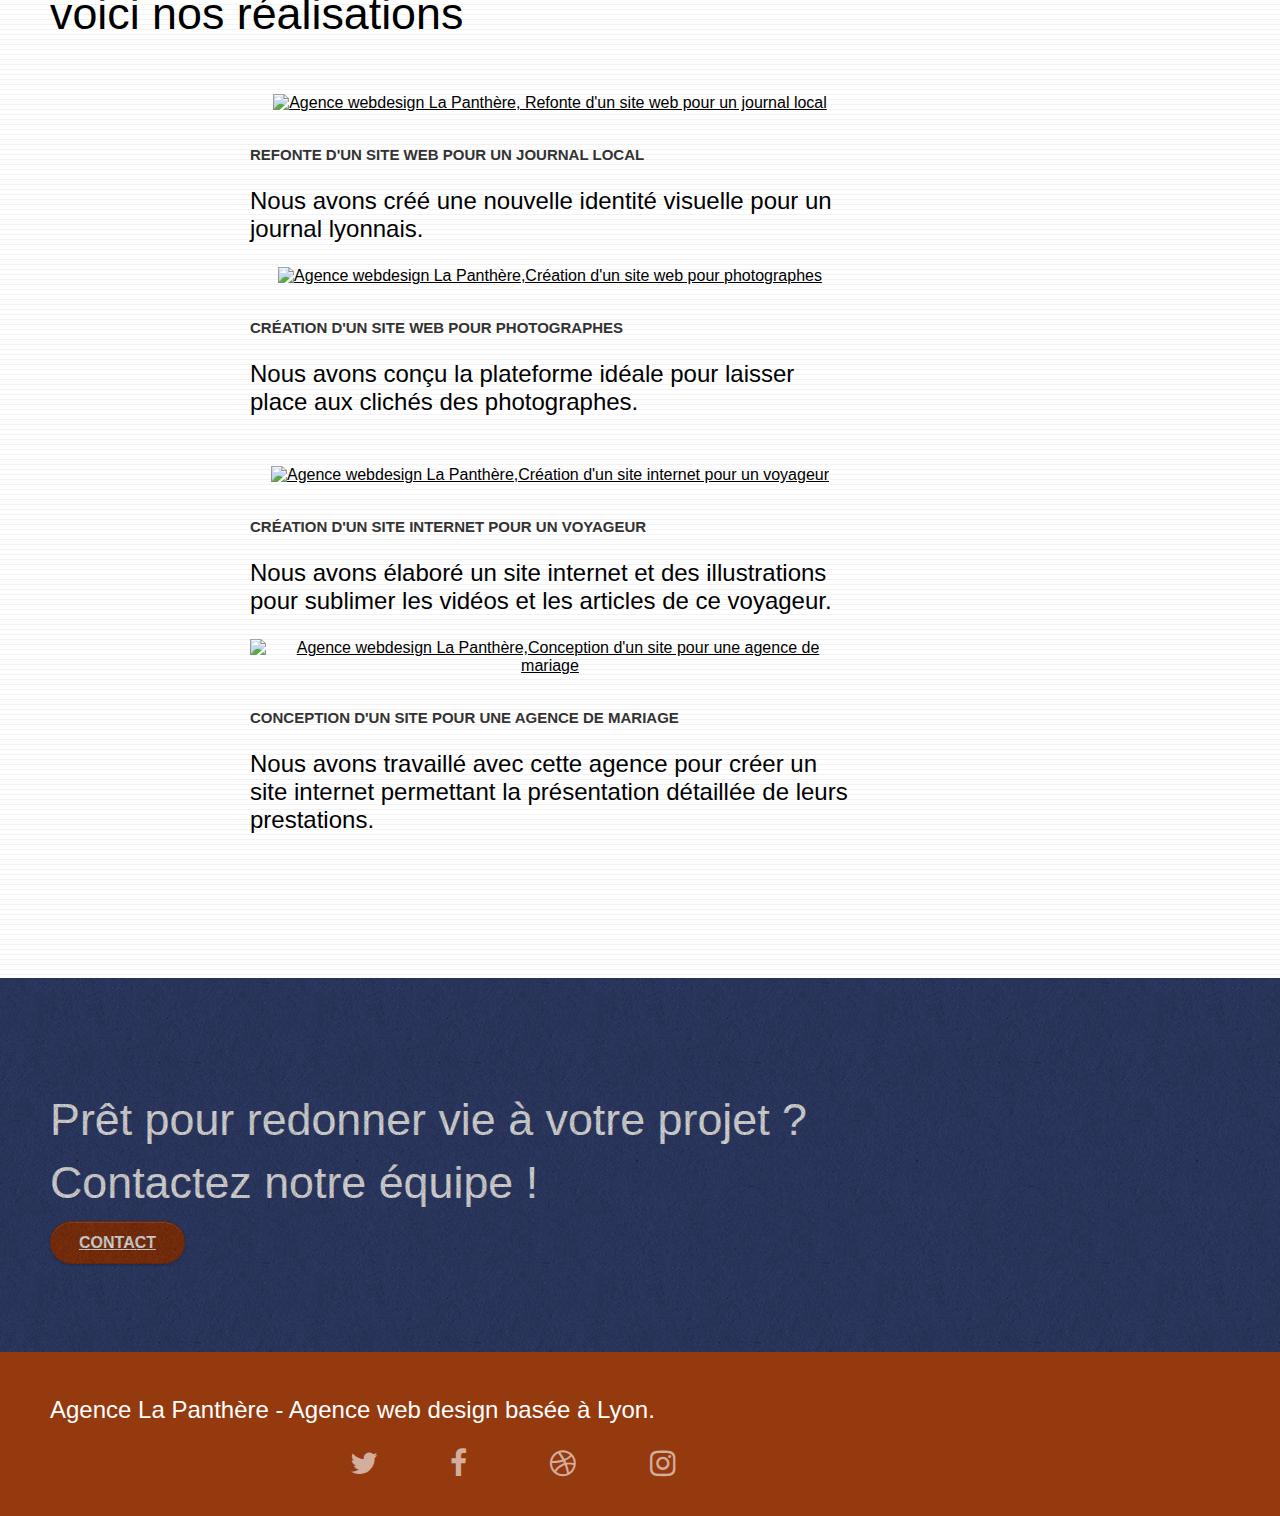
==== commit 2c4a53dc: "update" ====
--- a/index.html
+++ b/index.html
@@ -197,7 +197,7 @@
 					<div class="col-sm-12 text-center">
 
 						<h2 class="mg-md text-center">
-							Nous travaillons avec beaucoup de clients,voici nos réalisations
+							Nous travaillons avec beaucoup de clients,<br>voici nos réalisations
 						</h2>
 					</div>
 				</div>
